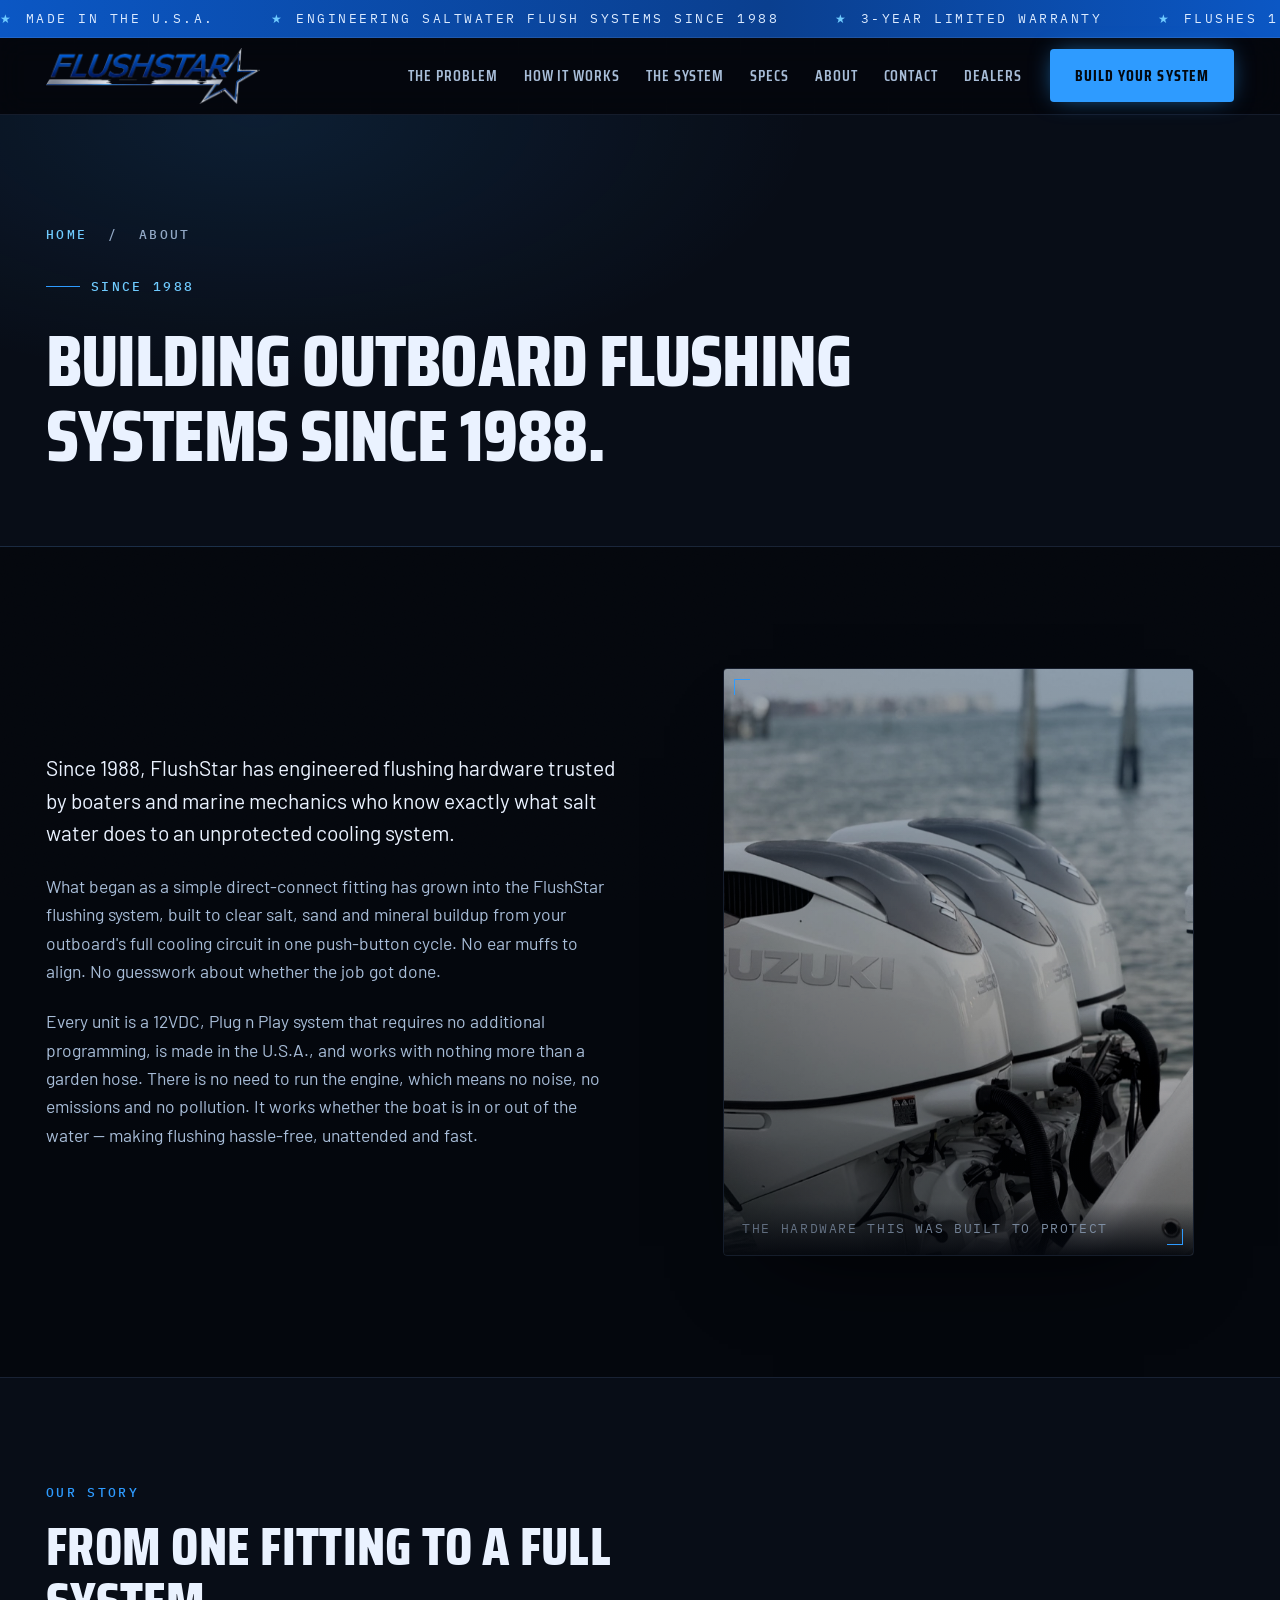
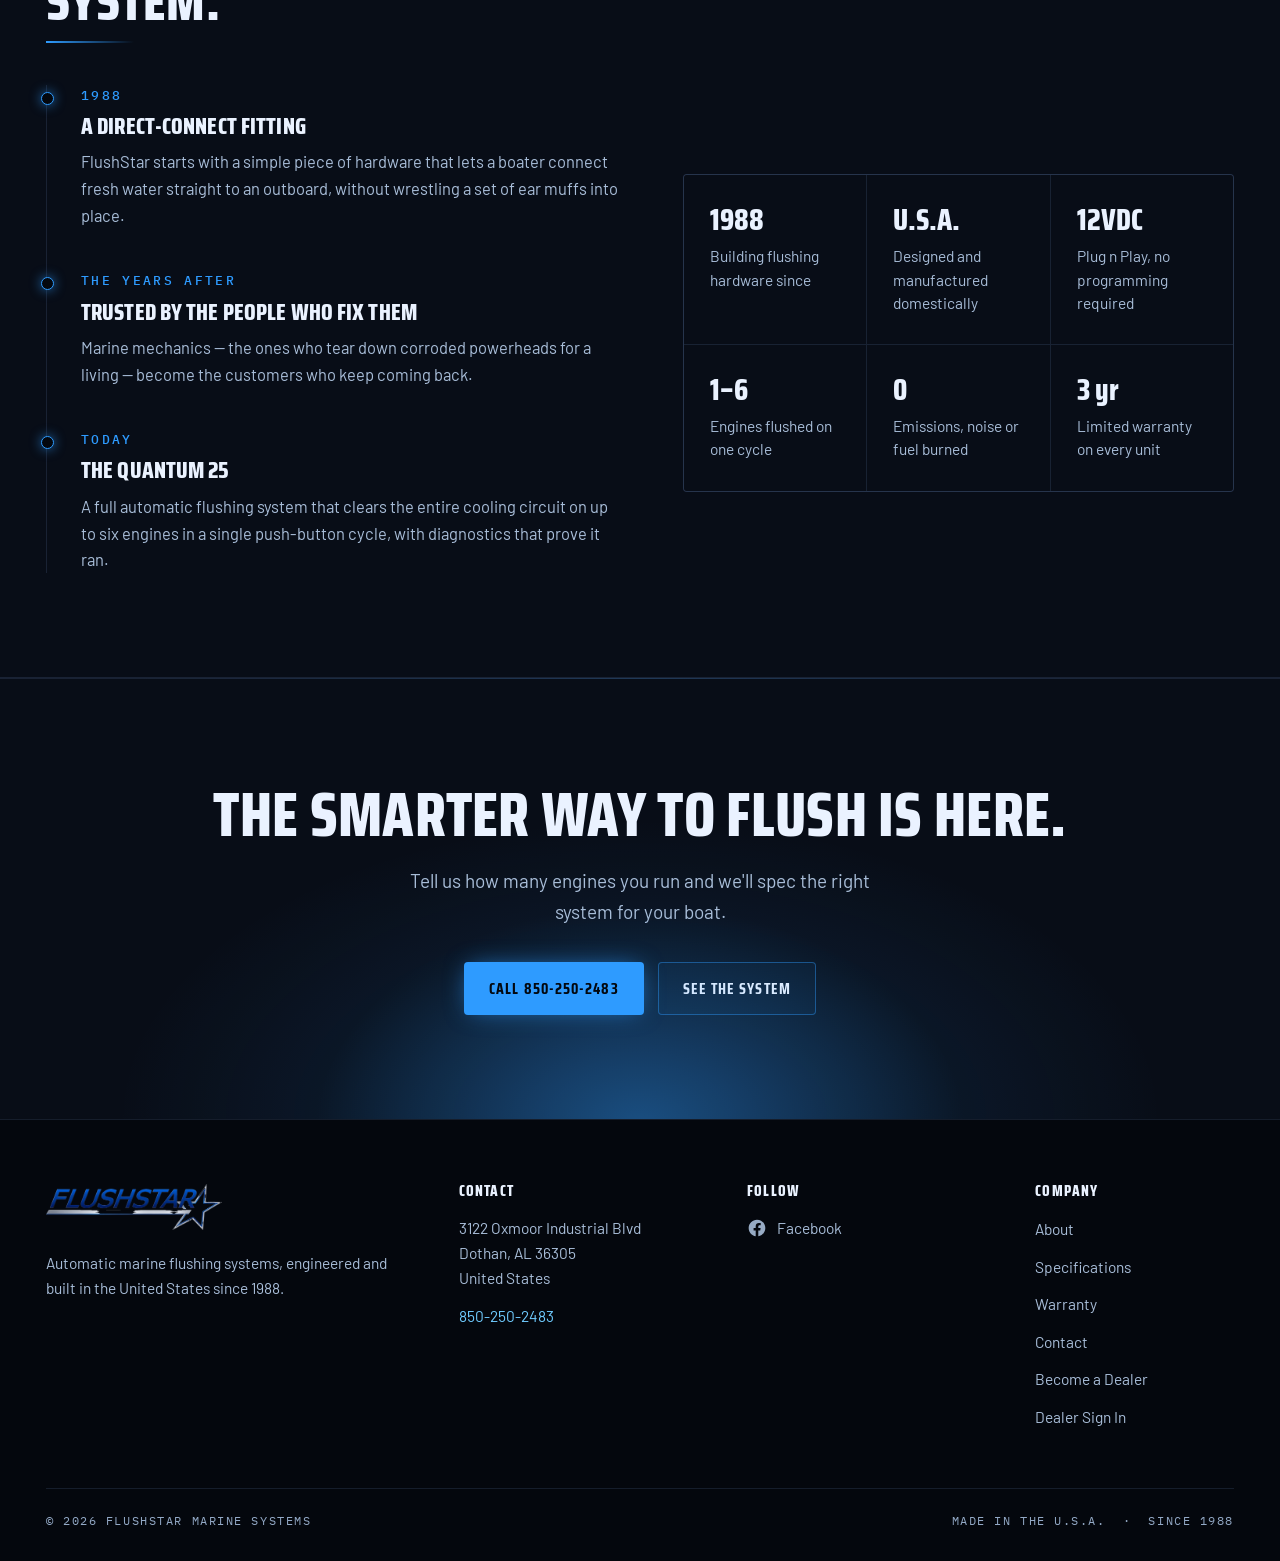
==== about.html @ 6db4da15 "Add Facebook to the footer Owner sent a Facebook link. Added as a Follow column with the icon inline" ====
<!DOCTYPE html>
<html lang="en">
<head>
<meta charset="utf-8">
<meta name="viewport" content="width=device-width,initial-scale=1">
<title>About | FlushStar Marine Systems</title>
<meta name="description" content="Since 1988, FlushStar has engineered flushing hardware trusted by boaters and marine mechanics who know what salt water does to an unprotected cooling system.">
<link rel="icon" href="/favicon.ico" sizes="any">
<link rel="icon" type="image/png" sizes="32x32" href="/img/icon-32.png">
<link rel="icon" type="image/png" sizes="16x16" href="/img/icon-16.png">
<link rel="apple-touch-icon" sizes="180x180" href="/img/icon-180.png">

<link rel="canonical" href="https://www.flushstarmarine.com/about.html">

<!-- Link preview (Open Graph / Twitter) -->
<meta property="og:type" content="website">
<meta property="og:site_name" content="FlushStar Marine Systems">
<meta property="og:url" content="https://www.flushstarmarine.com/about.html">
<meta property="og:title" content="About | FlushStar Marine Systems">
<meta property="og:description" content="Since 1988, FlushStar has engineered flushing hardware trusted by boaters and marine mechanics who know what salt water does to an unprotected cooling system.">
<meta property="og:image" content="https://www.flushstarmarine.com/og-image.jpg">
<meta property="og:image:secure_url" content="https://www.flushstarmarine.com/og-image.jpg">
<meta property="og:image:type" content="image/jpeg">
<meta property="og:image:width" content="1200">
<meta property="og:image:height" content="630">
<meta property="og:image:alt" content="FlushStar Marine Systems - Automatic Marine Flushing System">
<meta name="twitter:card" content="summary_large_image">
<meta name="twitter:title" content="About | FlushStar Marine Systems">
<meta name="twitter:description" content="Engineering saltwater flushing hardware in the United States since 1988.">
<meta name="twitter:image" content="https://www.flushstarmarine.com/og-image.jpg">
<meta name="theme-color" content="#04070D">

<link rel="preconnect" href="https://fonts.googleapis.com">
<link rel="preconnect" href="https://fonts.gstatic.com" crossorigin>
<link href="https://fonts.googleapis.com/css2?family=Saira+Condensed:wght@500;600;700;800&family=Barlow:wght@400;500;600&family=IBM+Plex+Mono:wght@400;500;600&display=swap" rel="stylesheet">
<link rel="stylesheet" href="style.css">
<style>
.page-head{padding:96px 0 72px;border-bottom:1px solid var(--line);position:relative;
  background:radial-gradient(ellipse 70% 100% at 20% 0%,rgba(46,155,255,.12),transparent 62%),var(--hull)}
.page-head h1{font-size:clamp(40px,6vw,74px);max-width:820px}
.crumb{color:var(--mute-2);margin-bottom:22px}
.crumb a{color:var(--volt-hot)}
.prose{max-width:720px}
.prose p{color:var(--mute);font-size:17.5px;margin:0 0 22px}
.prose p.big{color:var(--ice);font-size:21px;line-height:1.55}
.timeline{border-left:1px solid var(--line);padding-left:34px;margin:0}
.tl-item{position:relative;padding-bottom:42px}
.tl-item:last-child{padding-bottom:0}
.tl-item::before{content:"";position:absolute;left:-40px;top:7px;width:11px;height:11px;border-radius:50%;
  background:var(--abyss);border:1px solid var(--volt);box-shadow:0 0 12px rgba(46,155,255,.7)}
.tl-item .mono{color:var(--volt);display:block;margin-bottom:9px}
.tl-item h3{font-size:23px;margin-bottom:10px}
.tl-item p{color:var(--mute);margin:0;font-size:16.5px}
.made{display:grid;grid-template-columns:repeat(3,1fr);gap:1px;background:var(--line);
  border:1px solid var(--line);border-radius:var(--r);overflow:hidden;margin-top:8px}
.made div{background:var(--hull);padding:30px 26px}
.made b{display:block;font-family:'Saira Condensed',sans-serif;font-weight:800;font-size:30px;line-height:1;margin-bottom:9px}
.made small{color:var(--mute);font-size:15.5px;line-height:1.5;display:block}
.prose+.figure img{filter:saturate(.7) brightness(.72) contrast(1.06)}
.prose+.figure::after{content:"";position:absolute;inset:0;pointer-events:none;
  background:linear-gradient(200deg,rgba(46,155,255,.16),transparent 55%,rgba(4,7,13,.5))}
@media(max-width:860px){.split{grid-template-columns:1fr}.made{grid-template-columns:1fr}}
</style>
</head>
<body>
<div class="grid-bg"></div><div class="noise"></div>

<div class="ticker">
  <div class="ticker-in">
    <span>Made in the U.S.A.</span><span>Engineering saltwater flush systems since 1988</span>
    <span>3-year limited warranty</span><span>Flushes 1 to 6 engines</span>
    <span>12VDC plug &amp; play</span><span>No engine operation required</span>
    <span>Made in the U.S.A.</span><span>Engineering saltwater flush systems since 1988</span>
    <span>3-year limited warranty</span><span>Flushes 1 to 6 engines</span>
    <span>12VDC plug &amp; play</span><span>No engine operation required</span>
  </div>
</div>

<header>
  <div class="wrap nav">
    <a class="logo" href="index.html"><img src="img/logo.png" alt="FlushStar Marine Systems"></a>
    <button class="burger" id="burger" aria-label="Menu" aria-expanded="false"><span></span><span></span><span></span></button>
    <nav class="nav-links" id="navlinks">
      <a href="index.html#problem">The Problem</a>
      <a href="index.html#how">How It Works</a>
      <a href="index.html#system">The System</a>
      <a href="index.html#specs">Specs</a>
      <a href="about.html">About</a>
      <a href="index.html#contact">Contact</a>
      <a href="dealer-apply.php">Dealers</a>
    </nav>
    <a class="btn btn-primary" href="index.html#contact">Build Your System</a>
  </div>
</header>

<main>
<div class="page-head">
  <div class="wrap">
    <p class="crumb mono"><a href="index.html">Home</a> &nbsp;/&nbsp; About</p>
    <span class="eyebrow mono">Since 1988</span>
    <h1>Building outboard flushing systems since 1988.</h1>
  </div>
</div>

<section>
  <div class="wrap">
    <div class="split">
      <div class="prose rv">
        <p class="big">Since 1988, FlushStar has engineered flushing hardware trusted by boaters and
          marine mechanics who know exactly what salt water does to an unprotected cooling system.</p>
        <p>What began as a simple direct-connect fitting has grown into the FlushStar flushing system,
          built to clear salt, sand and mineral buildup from your outboard's full cooling circuit in
          one push-button cycle. No ear muffs to align. No guesswork about whether the job got done.</p>
        <p>Every unit is a 12VDC, Plug n Play system that requires no additional programming, is made
          in the U.S.A., and works with nothing more than a garden hose. There is no need to run the
          engine, which means no noise, no emissions and no pollution. It works whether the boat is
          in or out of the water &mdash; making flushing hassle-free, unattended and fast.</p>
      </div>
      <figure class="figure rv">
        <span class="corner tl"></span><span class="corner br"></span>
        <img src="img/outboards.jpg" alt="Triple outboards on the water">
        <figcaption>The hardware this was built to protect</figcaption>
      </figure>
    </div>
  </div>
</section>

<section class="how">
  <div class="wrap">
    <div class="sec-head rv">
      <span class="mono">Our story</span>
      <h2>From one fitting to a full system.</h2>
    </div>
    <div class="split">
      <div class="timeline rv">
        <div class="tl-item">
          <span class="mono">1988</span>
          <h3>A direct-connect fitting</h3>
          <p>FlushStar starts with a simple piece of hardware that lets a boater connect fresh water
            straight to an outboard, without wrestling a set of ear muffs into place.</p>
        </div>
        <div class="tl-item">
          <span class="mono">The years after</span>
          <h3>Trusted by the people who fix them</h3>
          <p>Marine mechanics &mdash; the ones who tear down corroded powerheads for a living &mdash;
            become the customers who keep coming back.</p>
        </div>
        <div class="tl-item">
          <span class="mono">Today</span>
          <h3>The Quantum 25</h3>
          <p>A full automatic flushing system that clears the entire cooling circuit on up to six
            engines in a single push-button cycle, with diagnostics that prove it ran.</p>
        </div>
      </div>
      <div class="rv">
        <div class="made">
          <div><b>1988</b><small>Building flushing hardware since</small></div>
          <div><b>U.S.A.</b><small>Designed and manufactured domestically</small></div>
          <div><b>12VDC</b><small>Plug n Play, no programming required</small></div>
          <div><b>1&ndash;6</b><small>Engines flushed on one cycle</small></div>
          <div><b>0</b><small>Emissions, noise or fuel burned</small></div>
          <div><b>3 yr</b><small>Limited warranty on every unit</small></div>
        </div>
      </div>
    </div>
  </div>
</section>

<section class="cta">
  <div class="wrap">
    <div class="rv">
      <h2>The smarter way to flush is here.</h2>
      <p>Tell us how many engines you run and we'll spec the right system for your boat.</p>
      <div class="cta-row">
        <a class="btn btn-primary" href="tel:8502502483">Call 850-250-2483</a>
        <a class="btn btn-ghost" href="index.html#system">See the System</a>
      </div>
    </div>
  </div>
</section>
</main>

<footer>
  <div class="wrap">
    <div class="f-grid">
      <div>
        <img class="flogo" src="img/logo.png" alt="FlushStar Marine Systems">
        <p>Automatic marine flushing systems, engineered and built in the United States since 1988.</p>
      </div>
      <div>
        <h4>Contact</h4>
        <p>3122 Oxmoor Industrial Blvd<br>Dothan, AL 36305<br>United States</p>
        <p style="margin-top:12px"><a href="tel:8502502483" style="color:var(--volt-hot)">850-250-2483</a></p>
      </div>
      <div>
        <h4>Follow</h4>
        <ul class="social">
          <li>
            <a href="https://www.facebook.com/share/1eUrutdsdH/" rel="noopener" target="_blank"
               aria-label="FlushStar Marine Systems on Facebook">
              <svg viewBox="0 0 24 24" width="20" height="20" aria-hidden="true" focusable="false">
                <path fill="currentColor" d="M22 12.06C22 6.5 17.52 2 12 2S2 6.5 2 12.06c0 5 3.66 9.15 8.44 9.94v-7.03H7.9v-2.91h2.54V9.85c0-2.52 1.5-3.91 3.77-3.91 1.09 0 2.24.2 2.24.2v2.46h-1.26c-1.24 0-1.63.78-1.63 1.57v1.89h2.78l-.44 2.91h-2.34V22c4.78-.79 8.44-4.94 8.44-9.94Z"/>
              </svg>
              <span>Facebook</span>
            </a>
          </li>
        </ul>
      </div>
      <div>
        <h4>Company</h4>
        <ul>
          <li><a href="about.html">About</a></li>
          <li><a href="index.html#specs">Specifications</a></li>
          <li><a href="index.html#contact">Warranty</a></li>
          <li><a href="index.html#contact">Contact</a></li>
          <li><a href="dealer-apply.php">Become a Dealer</a></li>
          <li><a href="dealer/login.php">Dealer Sign In</a></li>
        </ul>
      </div>
    </div>
    <div class="f-bot">
      <span>&copy; 2026 FlushStar Marine Systems</span>
      <span>Made in the U.S.A. &nbsp;&middot;&nbsp; Since 1988</span>
    </div>
  </div>
</footer>

<script>
var burger=document.getElementById('burger'),nl=document.getElementById('navlinks');
burger.addEventListener('click',function(){
  var open=nl.classList.toggle('open');
  burger.setAttribute('aria-expanded',open?'true':'false');
});
nl.addEventListener('click',function(e){if(e.target.tagName==='A')nl.classList.remove('open');});
var io=new IntersectionObserver(function(es){
  es.forEach(function(e){if(e.isIntersecting){e.target.classList.add('in');io.unobserve(e.target);}});
},{threshold:.12,rootMargin:'0px 0px -8% 0px'});
document.querySelectorAll('.rv').forEach(function(el){io.observe(el);});
</script>

<!-- Visit counter. Fails silently and never blocks the page. -->
<script>
(function(){
  try{
    var i = new Image(1,1);
    i.src = 'track.php?p=' + encodeURIComponent(location.pathname)
          + '&r=' + encodeURIComponent(document.referrer || '')
          + '&_=' + Date.now();
  }catch(e){}
})();
</script>
</body>
</html>
---- style.css ----
:root{
  --abyss:#04070D;
  --hull:#080D17;
  --steel:#0E1523;
  --steel-2:#141D2E;
  --line:rgba(126,166,222,.14);
  --line-hot:rgba(46,155,255,.42);
  --ice:#EAF2FF;
  /* Measured against the card backgrounds, not just the page. The old
     --mute-2 (#61748F) came out at 3.5:1 on #141D2E, which fails for
     normal-size text and was unreadable at the 9-11px these are used at.
     Both are now comfortably past 4.5:1 on the darkest card. */
  --mute:#A8BDD8;
  --mute-2:#93A9C6;
  --volt:#2E9BFF;
  --volt-hot:#6FCBFF;
  --volt-deep:#0B57C4;
  --brass:#D2A93F;
  --rust:#C4562F;
  --r:4px;
  --maxw:1240px;
  --glow:0 0 0 1px rgba(46,155,255,.35), 0 0 28px -6px rgba(46,155,255,.55);
}
*{box-sizing:border-box}
html{scroll-behavior:smooth}
body{
  margin:0;background:var(--abyss);color:var(--ice);
  font-family:'Barlow',system-ui,sans-serif;font-size:17px;line-height:1.62;
  -webkit-font-smoothing:antialiased;overflow-x:hidden;
}
img{max-width:100%;display:block}
a{color:inherit;text-decoration:none}
h1,h2,h3,h4{font-family:'Saira Condensed',sans-serif;font-weight:800;line-height:1.02;margin:0;text-transform:uppercase;letter-spacing:.005em}
.wrap{max-width:var(--maxw);margin:0 auto;padding:0 26px}
.mono{font-family:'IBM Plex Mono',monospace;text-transform:uppercase;letter-spacing:.18em;font-size:13px;font-weight:500}

/* ---------- decorative grid + scanline atmosphere ---------- */
.grid-bg{position:fixed;inset:0;pointer-events:none;z-index:0;
  background-image:linear-gradient(rgba(126,166,222,.045) 1px,transparent 1px),
                   linear-gradient(90deg,rgba(126,166,222,.045) 1px,transparent 1px);
  background-size:74px 74px;
  mask-image:radial-gradient(ellipse 90% 60% at 50% 0%,#000 10%,transparent 78%);
  -webkit-mask-image:radial-gradient(ellipse 90% 60% at 50% 0%,#000 10%,transparent 78%);}
.noise{position:fixed;inset:0;pointer-events:none;z-index:1;opacity:.055;mix-blend-mode:overlay;
  background-image:url("data:image/svg+xml,%3Csvg xmlns='http://www.w3.org/2000/svg' width='140' height='140'%3E%3Cfilter id='n'%3E%3CfeTurbulence type='fractalNoise' baseFrequency='.9' numOctaves='3'/%3E%3C/filter%3E%3Crect width='140' height='140' filter='url(%23n)'/%3E%3C/svg%3E");}
main,header,footer{position:relative;z-index:2}

/* ---------- ticker ---------- */
.ticker{background:linear-gradient(90deg,var(--volt-deep),#0a3f8f 60%,var(--volt-deep));
  border-bottom:1px solid rgba(255,255,255,.09);overflow:hidden;position:relative;z-index:40}
.ticker-in{display:flex;gap:56px;white-space:nowrap;animation:slide 34s linear infinite;padding:8px 0}
.ticker span{font-family:'IBM Plex Mono',monospace;font-size:12.5px;letter-spacing:.2em;text-transform:uppercase;color:#DCEBFF}
.ticker span::before{content:"★";color:var(--volt-hot);margin-right:12px;font-size:11.5px}
@keyframes slide{to{transform:translateX(-50%)}}

/* ---------- header ---------- */
header{position:sticky;top:0;z-index:50;background:rgba(4,7,13,.78);backdrop-filter:blur(14px);
  border-bottom:1px solid var(--line);transition:background .3s}
.nav{display:flex;align-items:center;gap:28px;height:76px}
.logo img{height:56px;width:auto}
.nav-links{display:flex;gap:26px;margin-left:auto}
.nav-links a{font-family:'Saira Condensed',sans-serif;font-weight:600;font-size:15.5px;text-transform:uppercase;
  letter-spacing:.06em;color:var(--mute);padding:6px 0;position:relative;transition:color .2s}
.nav-links a::after{content:"";position:absolute;left:0;bottom:0;height:2px;width:0;background:var(--volt);transition:width .28s}
.nav-links a:hover{color:var(--ice)}
.nav-links a:hover::after{width:100%}
.btn{display:inline-flex;align-items:center;gap:10px;font-family:'Saira Condensed',sans-serif;font-weight:700;
  text-transform:uppercase;letter-spacing:.07em;font-size:15.5px;padding:13px 24px;border-radius:var(--r);
  border:1px solid transparent;cursor:pointer;transition:.25s;white-space:nowrap}
.btn-primary{background:var(--volt);color:#03080F;box-shadow:0 0 24px -6px rgba(46,155,255,.75)}
.btn-primary:hover{background:var(--volt-hot);box-shadow:0 0 34px -4px rgba(111,203,255,.9);transform:translateY(-2px)}
.btn-ghost{border-color:var(--line-hot);color:var(--ice);background:rgba(46,155,255,.05)}
.btn-ghost:hover{background:rgba(46,155,255,.14);border-color:var(--volt)}
.burger{display:none;margin-left:auto;background:none;border:1px solid var(--line);color:var(--ice);
  border-radius:var(--r);padding:9px 11px;cursor:pointer}
.burger span{display:block;width:20px;height:2px;background:var(--ice);margin:4px 0}

/* ---------- hero ---------- */
.hero{position:relative;min-height:88vh;display:flex;align-items:center;overflow:hidden;
  border-bottom:1px solid var(--line)}
.hero-img{position:absolute;inset:0;z-index:0}
.hero-img img{width:100%;height:100%;object-fit:cover;object-position:80% center;opacity:.6}
.hero-img::after{content:"";position:absolute;inset:0;
  background:linear-gradient(90deg,var(--abyss) 6%,rgba(4,7,13,.9) 38%,rgba(4,7,13,.28) 72%,rgba(4,7,13,.72)),
             linear-gradient(0deg,var(--abyss),transparent 42%)}
.hero-in{position:relative;z-index:2;padding:96px 0 122px;max-width:730px}
.eyebrow{display:inline-flex;align-items:center;gap:11px;color:var(--volt-hot);margin-bottom:26px}
.eyebrow::before{content:"";width:34px;height:1px;background:var(--volt)}
h1{font-size:clamp(44px,6.6vw,86px);letter-spacing:-.012em}
h1 em{font-style:normal;color:var(--volt);text-shadow:0 0 34px rgba(46,155,255,.6)}
.hero p.lede{font-size:19.5px;color:var(--mute);max-width:560px;margin:26px 0 36px}
.hero-cta{display:flex;gap:14px;flex-wrap:wrap}
.spec-strip{display:flex;flex-wrap:wrap;gap:0;margin-top:56px;border-top:1px solid var(--line)}
.spec-strip div{flex:1 1 150px;padding:20px 22px 20px 0;border-right:1px solid var(--line)}
.spec-strip div:last-child{border-right:0}
.spec-strip b{display:block;font-family:'Saira Condensed',sans-serif;font-size:27px;font-weight:800;color:var(--ice);line-height:1}
.spec-strip small{display:block;color:var(--mute-2);margin-top:7px;font-family:'IBM Plex Mono',monospace;
  font-size:12px;letter-spacing:.15em;text-transform:uppercase}

/* ---------- generic section ---------- */
section{padding:104px 0;position:relative}
.sec-head{max-width:720px;margin-bottom:56px}
.sec-head .mono{color:var(--volt);display:block;margin-bottom:16px}
.sec-head h2{font-size:clamp(32px,4.4vw,54px)}
.sec-head p{color:var(--mute);font-size:18px;margin:20px 0 0}

/* ---------- problem ---------- */
.problem{background:
  radial-gradient(ellipse 70% 90% at 88% 50%,rgba(196,86,47,.14),transparent 62%),
  linear-gradient(180deg,var(--hull),var(--abyss))}
.split{display:grid;grid-template-columns:1.02fr .98fr;gap:64px;align-items:center}
.figure{position:relative;border:1px solid var(--line);border-radius:var(--r);overflow:hidden;
  box-shadow:0 40px 90px -50px #000}
.figure img{width:100%;height:100%;object-fit:cover}
.figure figcaption{position:absolute;left:0;bottom:0;right:0;padding:16px 18px;
  background:linear-gradient(0deg,rgba(4,7,13,.94),transparent);color:var(--mute);
  font-family:'IBM Plex Mono',monospace;font-size:12.5px;letter-spacing:.13em;text-transform:uppercase}
.corner{position:absolute;width:16px;height:16px;border:1px solid var(--volt);z-index:3}
.corner.tl{top:10px;left:10px;border-right:0;border-bottom:0}
.corner.br{bottom:10px;right:10px;border-left:0;border-top:0}
.pain{border-left:2px solid var(--line);padding:2px 0 2px 26px;margin-bottom:30px;transition:border-color .3s}
.pain:hover{border-color:var(--volt)}
.pain h3{font-size:22px;margin-bottom:9px}
.pain h3 span{font-family:'IBM Plex Mono',monospace;font-size:13px;color:var(--volt);
  letter-spacing:.16em;margin-right:12px;vertical-align:middle}
.pain p{color:var(--mute);margin:0;font-size:16.5px}

/* ---------- how it works ---------- */
.how{background:var(--hull);border-block:1px solid var(--line)}
.steps{display:grid;grid-template-columns:repeat(3,1fr);gap:0;border:1px solid var(--line);border-radius:var(--r);overflow:hidden}
.step{padding:40px 34px;border-right:1px solid var(--line);position:relative;background:
  linear-gradient(180deg,rgba(46,155,255,.045),transparent 55%);transition:background .35s}
.step:last-child{border-right:0}
.step:hover{background:linear-gradient(180deg,rgba(46,155,255,.13),transparent 65%)}
.step .num{font-family:'Saira Condensed',sans-serif;font-weight:800;font-size:60px;line-height:.85;
  color:transparent;-webkit-text-stroke:1.4px var(--line-hot);margin-bottom:22px;display:block}
.step:hover .num{-webkit-text-stroke-color:var(--volt);color:rgba(46,155,255,.08)}
.step h3{font-size:23px;margin-bottom:11px}
.step p{color:var(--mute);font-size:16px;margin:0}

/* ---------- engine configurator (signature piece) ---------- */
.config{background:linear-gradient(180deg,var(--abyss),var(--hull) 60%,var(--abyss))}
.panel{border:1px solid var(--line);border-radius:var(--r);background:
  linear-gradient(160deg,var(--steel-2),var(--steel) 60%,var(--hull));
  box-shadow:0 60px 120px -70px #000, inset 0 1px 0 rgba(255,255,255,.045);overflow:hidden}
.panel-top{display:flex;align-items:center;gap:14px;padding:15px 22px;border-bottom:1px solid var(--line);
  background:rgba(4,7,13,.5)}
.led{width:8px;height:8px;border-radius:50%;background:var(--volt);box-shadow:0 0 12px var(--volt);
  animation:pulse 2.4s ease-in-out infinite}
@keyframes pulse{0%,100%{opacity:1}50%{opacity:.32}}
.panel-top .mono{color:var(--mute)}
.panel-top .mono.right{margin-left:auto;color:var(--volt-hot)}
.panel-body{display:grid;grid-template-columns:1fr 1.25fr;gap:0}
.panel-ctrl{padding:38px 34px;border-right:1px solid var(--line)}
.panel-ctrl h3{font-size:27px;margin-bottom:8px}
.panel-ctrl>p{color:var(--mute);font-size:16px;margin:0 0 28px}
.dial{display:flex;gap:9px;flex-wrap:wrap;margin-bottom:30px}
.dial button{width:52px;height:52px;border-radius:var(--r);border:1px solid var(--line);
  background:rgba(4,7,13,.6);color:var(--mute);font-family:'Saira Condensed',sans-serif;font-weight:800;
  font-size:21px;cursor:pointer;transition:.22s}
.dial button:hover{border-color:var(--line-hot);color:var(--ice)}
.dial button[aria-pressed="true"]{background:var(--volt);color:#03080F;border-color:var(--volt);
  box-shadow:0 0 22px -4px rgba(46,155,255,.85)}
.readout{border:1px solid var(--line);border-radius:var(--r);background:rgba(4,7,13,.55)}
.readout div{display:flex;justify-content:space-between;gap:16px;padding:12px 16px;border-bottom:1px solid var(--line)}
.readout div:last-child{border-bottom:0}
.readout dt{color:var(--mute-2);font-family:'IBM Plex Mono',monospace;font-size:12px;letter-spacing:.15em;text-transform:uppercase;margin:0}
.readout dd{margin:0;font-family:'IBM Plex Mono',monospace;font-size:13px;color:var(--volt-hot);font-weight:500}
.panel-vis{padding:34px;display:flex;align-items:center;justify-content:center;background:
  radial-gradient(ellipse 60% 70% at 50% 50%,rgba(46,155,255,.11),transparent 70%)}
.panel-vis svg{width:100%;height:auto;max-height:400px}
.port-body{fill:#0B1220;stroke:rgba(126,166,222,.28);stroke-width:1.4}
.port-body.on{stroke:var(--volt);filter:drop-shadow(0 0 7px rgba(46,155,255,.9))}
.port-label{font-family:'IBM Plex Mono',monospace;font-size:11px;letter-spacing:.1em;fill:var(--mute-2)}
.port-label.on{fill:var(--volt-hot)}
.hose{fill:none;stroke:rgba(126,166,222,.2);stroke-width:3.4;stroke-linecap:round}
.hose.on{stroke:url(#flowgrad);stroke-dasharray:9 11;animation:flow 1.05s linear infinite}
@keyframes flow{to{stroke-dashoffset:-20}}
/* The unit flushes one engine at a time, so a running cycle shows three
   states: flushing now (.on, animated), already finished (.done, steady
   green), and still waiting its turn (.queued, dim). */
.hose.done{stroke:rgba(57,192,124,.55)}
.hose.queued{stroke:rgba(126,166,222,.18)}
.eng{fill:#0A1120;stroke:rgba(126,166,222,.22);stroke-width:1.2}
.eng.on{stroke:var(--volt);fill:rgba(46,155,255,.09)}
.eng.active{stroke:var(--volt-hot);stroke-width:2;fill:rgba(46,155,255,.18);
  filter:drop-shadow(0 0 9px rgba(46,155,255,.55))}
.eng.done{stroke:rgba(57,192,124,.6);fill:rgba(57,192,124,.08)}

/* ---------- features ---------- */
.feat-grid{display:grid;grid-template-columns:repeat(4,1fr);gap:1px;background:var(--line);
  border:1px solid var(--line);border-radius:var(--r);overflow:hidden}
.feat{background:var(--hull);padding:32px 26px;transition:background .3s}
.feat:hover{background:var(--steel)}
.feat svg{width:26px;height:26px;stroke:var(--volt);fill:none;stroke-width:1.6;margin-bottom:18px}
.feat h3{font-size:18.5px;margin-bottom:9px}
.feat p{color:var(--mute);font-size:15.5px;margin:0}

/* ---------- warranty band ---------- */
.band{position:relative;overflow:hidden;border-block:1px solid var(--line)}
.band-img{position:absolute;inset:0}
.band-img img{width:100%;height:100%;object-fit:cover;opacity:.3}
.band-img::after{content:"";position:absolute;inset:0;
  background:linear-gradient(90deg,var(--abyss) 12%,rgba(4,7,13,.72) 52%,rgba(4,7,13,.45))}
.band .wrap{position:relative;z-index:2}
.band-in{max-width:640px;padding:96px 0}
.band-in h2{font-size:clamp(30px,4vw,48px);margin-bottom:20px}
.band-in p{color:var(--mute);font-size:18px;margin:0 0 30px}

/* ---------- specs table ---------- */
.specs{display:grid;grid-template-columns:repeat(2,1fr);gap:0 56px}
.specs dl{margin:0;display:contents}
.spec-row{display:flex;justify-content:space-between;gap:20px;padding:16px 0;border-bottom:1px solid var(--line)}
.spec-row dt{color:var(--mute);font-size:16px;margin:0}
.spec-row dd{margin:0;font-family:'IBM Plex Mono',monospace;font-size:12.5px;color:var(--ice);
  letter-spacing:.06em;text-align:right}
.spec-row dd.yes{color:var(--volt-hot)}

/* ---------- trust ---------- */
.trust{display:grid;grid-template-columns:repeat(3,1fr);gap:24px}
.tcard{border:1px solid var(--line);border-radius:var(--r);padding:34px 30px;
  background:linear-gradient(170deg,var(--steel),var(--hull));position:relative;overflow:hidden;transition:.3s}
.tcard::before{content:"";position:absolute;top:0;left:0;right:0;height:1px;
  background:linear-gradient(90deg,transparent,var(--line-hot),transparent);opacity:0;transition:opacity .35s}
.tcard:hover{transform:translateY(-4px);border-color:var(--line-hot)}
.tcard:hover::before{opacity:1}
.tcard .mono{color:var(--brass);display:block;margin-bottom:16px}
.tcard h3{font-size:21px;margin-bottom:11px}
.tcard p{color:var(--mute);font-size:16px;margin:0}
.tcard a{color:var(--volt-hot);border-bottom:1px solid rgba(111,203,255,.35)}

/* ---------- CTA ---------- */
.cta{text-align:center;background:
  radial-gradient(ellipse 60% 100% at 50% 100%,rgba(46,155,255,.18),transparent 68%),var(--hull);
  border-top:1px solid var(--line)}
.cta h2{font-size:clamp(34px,5vw,62px);margin-bottom:20px}
.cta p{color:var(--mute);font-size:19px;max-width:520px;margin:0 auto 34px}
.cta-row{display:flex;gap:14px;justify-content:center;flex-wrap:wrap}

/* ---------- footer ---------- */
footer{background:var(--abyss);border-top:1px solid var(--line);padding:64px 0 30px}
.f-grid{display:grid;grid-template-columns:1.5fr 1fr 1fr .8fr;gap:40px;margin-bottom:48px}
@media(max-width:1000px){.f-grid{grid-template-columns:1fr 1fr;gap:34px}}
footer img.flogo{height:46px;margin-bottom:20px}
footer p{color:var(--mute);font-size:15.5px;margin:0 0 8px}
footer h4{font-size:15px;color:var(--ice);margin-bottom:16px;letter-spacing:.08em}
footer ul{list-style:none;padding:0;margin:0}
footer li{margin-bottom:10px}
footer li a{color:var(--mute);font-size:15.5px;transition:color .2s}
footer li a:hover{color:var(--volt-hot)}
.f-bot{border-top:1px solid var(--line);padding-top:22px;display:flex;justify-content:space-between;
  gap:16px;flex-wrap:wrap;color:var(--mute-2);font-family:'IBM Plex Mono',monospace;font-size:12px;
  letter-spacing:.13em;text-transform:uppercase}

/* ---------- demo notice ---------- */
.demo-note{background:rgba(210,169,63,.09);border:1px solid rgba(210,169,63,.32);border-radius:var(--r);
  padding:15px 20px;margin:0 auto 0;max-width:var(--maxw);color:#E7CE86;font-family:'IBM Plex Mono',monospace;
  font-size:13px;letter-spacing:.09em;line-height:1.7}

/* ---------- reveal ---------- */
.rv{opacity:0;transform:translateY(26px);transition:opacity .7s cubic-bezier(.2,.7,.3,1),transform .7s cubic-bezier(.2,.7,.3,1)}
.rv.in{opacity:1;transform:none}

/* ---------- responsive ---------- */
@media(max-width:960px){
  .nav-links{display:none}
  .nav-links.open{display:flex;position:absolute;top:76px;left:0;right:0;flex-direction:column;
    background:var(--hull);border-bottom:1px solid var(--line);padding:18px 26px;gap:4px}
  .nav-links.open a{padding:11px 0;font-size:17px}
  .burger{display:block}
  .nav .btn-primary{display:none}
  .split{grid-template-columns:1fr;gap:40px}
  .steps{grid-template-columns:1fr}
  .step{border-right:0;border-bottom:1px solid var(--line)}
  .step:last-child{border-bottom:0}
  .panel-body{grid-template-columns:1fr}
  .panel-ctrl{border-right:0;border-bottom:1px solid var(--line)}
  .feat-grid{grid-template-columns:repeat(2,1fr)}
  .trust{grid-template-columns:1fr}
  .specs{grid-template-columns:1fr;gap:0}
  .f-grid{grid-template-columns:1fr;gap:32px}
}
@media(max-width:560px){
  body{font-size:16px}
  section{padding:72px 0}
  .hero{min-height:auto}
  .hero-in{padding:64px 0 56px}
  .hero-img img{object-position:70% center;opacity:.4}
  .feat-grid{grid-template-columns:1fr}
  .spec-strip div{flex:1 1 50%;border-right:0;padding:16px 0}
  .btn{width:100%;justify-content:center}
  .cta-row .btn,.hero-cta .btn{width:100%}
}
@media(prefers-reduced-motion:reduce){
  *{animation:none!important;transition:none!important}
  .rv{opacity:1;transform:none}
}

/* ============================================================
   EXCITEMENT LAYER
   ============================================================ */

/* scroll progress */
.progress{position:fixed;top:0;left:0;height:3px;width:0;z-index:99;
  background:linear-gradient(90deg,var(--volt-deep),var(--volt),var(--volt-hot));
  box-shadow:0 0 14px rgba(46,155,255,.8);transition:width .08s linear}

/* --- hero drama --- */
.hero-img img{transform:scale(1.03)}
.flowlines{position:absolute;inset:0;z-index:1;pointer-events:none;opacity:.55;mix-blend-mode:screen}
.flowlines path{fill:none;stroke:url(#fl);stroke-width:1.4;stroke-dasharray:5 15;
  animation:fldash 3.4s linear infinite}
.flowlines path:nth-child(2){animation-duration:4.6s;animation-delay:-1.2s}
.flowlines path:nth-child(3){animation-duration:2.9s;animation-delay:-.6s}
.flowlines path:nth-child(4){animation-duration:5.2s;animation-delay:-2.1s}
.flowlines path:nth-child(5){animation-duration:3.9s;animation-delay:-.3s}
@keyframes fldash{to{stroke-dashoffset:-200}}

/* headline word reveal */
h1 .w{display:inline-block;opacity:0;transform:translateY(28px) rotate(2deg);
  animation:wordin .78s cubic-bezier(.16,.9,.3,1) forwards}
@keyframes wordin{to{opacity:1;transform:none}}
h1 em{position:relative}
h1 em::after{content:"";position:absolute;left:0;bottom:.06em;height:4px;width:0;
  background:linear-gradient(90deg,var(--volt),transparent);
  animation:ul 1.1s .9s cubic-bezier(.2,.8,.3,1) forwards}
@keyframes ul{to{width:100%}}

.hero .eyebrow,.hero p.lede,.hero-cta,.spec-strip{opacity:0;animation:fadeUp .8s cubic-bezier(.16,.9,.3,1) forwards}
.hero .eyebrow{animation-delay:.05s}
.hero p.lede{animation-delay:.62s}
.hero-cta{animation-delay:.78s}
.spec-strip{animation-delay:.94s}
@keyframes fadeUp{from{opacity:0;transform:translateY(20px)}to{opacity:1;transform:none}}

/* scroll cue */
.cue{position:absolute;left:50%;bottom:26px;transform:translateX(-50%);z-index:3;
  display:flex;flex-direction:column;align-items:center;gap:9px;opacity:0;
  animation:fadeUp .8s 1.5s forwards}
.cue span{font-family:'IBM Plex Mono',monospace;font-size:11.5px;letter-spacing:.24em;
  text-transform:uppercase;color:var(--mute-2)}
.cue i{display:block;width:1px;height:38px;background:linear-gradient(var(--volt),transparent);
  position:relative;overflow:hidden}
.cue i::after{content:"";position:absolute;top:-38px;left:0;width:1px;height:38px;
  background:var(--volt-hot);animation:cuedrop 1.9s ease-in-out infinite}
@keyframes cuedrop{0%{top:-38px}60%,100%{top:38px}}

/* buttons: shine sweep */
.btn-primary{position:relative;overflow:hidden}
.btn-primary::after{content:"";position:absolute;top:0;left:-120%;width:60%;height:100%;
  background:linear-gradient(100deg,transparent,rgba(255,255,255,.55),transparent);
  transform:skewX(-18deg);animation:shine 4.6s ease-in-out infinite}
@keyframes shine{0%,68%{left:-120%}86%,100%{left:180%}}

/* --- kinetic marquee band --- */
.kinetic{padding:0;border-block:1px solid var(--line);overflow:hidden;
  background:linear-gradient(180deg,var(--abyss),var(--hull));position:relative}
.kinetic::before,.kinetic::after{content:"";position:absolute;top:0;bottom:0;width:16%;z-index:2;pointer-events:none}
.kinetic::before{left:0;background:linear-gradient(90deg,var(--abyss),transparent)}
.kinetic::after{right:0;background:linear-gradient(270deg,var(--abyss),transparent)}
.kin-row{display:flex;white-space:nowrap;gap:0;padding:26px 0}
.kin-row b{font-family:'Saira Condensed',sans-serif;font-weight:800;text-transform:uppercase;
  font-size:clamp(38px,6.4vw,84px);line-height:1;letter-spacing:-.01em;padding-right:34px;
  color:transparent;-webkit-text-stroke:1.3px rgba(126,166,222,.34)}
.kin-row b.kin-hot{color:var(--volt);-webkit-text-stroke:0;text-shadow:0 0 40px rgba(46,155,255,.6)}
.kin-a{animation:kin 26s linear infinite}
.kin-b{animation:kin 34s linear infinite reverse}
@keyframes kin{to{transform:translateX(-50%)}}

/* --- stats count-up --- */
.stats{background:var(--hull);border-block:1px solid var(--line)}
.stat-grid{display:grid;grid-template-columns:repeat(4,1fr);gap:1px;background:var(--line);
  border:1px solid var(--line);border-radius:var(--r);overflow:hidden}
.stat{background:var(--abyss);padding:44px 30px;text-align:center;position:relative;overflow:hidden}
.stat::after{content:"";position:absolute;left:50%;bottom:0;width:0;height:2px;background:var(--volt);
  transform:translateX(-50%);transition:width .6s cubic-bezier(.2,.8,.3,1)}
.stat:hover::after{width:70%}
.stat b{display:block;font-family:'Saira Condensed',sans-serif;font-weight:800;
  font-size:clamp(44px,5.4vw,66px);line-height:1;
  background:linear-gradient(180deg,#fff,var(--volt));-webkit-background-clip:text;
  background-clip:text;color:transparent}
.stat small{display:block;margin-top:12px;color:var(--mute);font-family:'IBM Plex Mono',monospace;
  font-size:12px;letter-spacing:.16em;text-transform:uppercase}

/* --- hotspots on the corrosion figure --- */
.hot{position:absolute;width:26px;height:26px;border-radius:50%;z-index:4;cursor:pointer;
  border:1px solid var(--volt);background:rgba(4,7,13,.55);padding:0;
  display:grid;place-items:center;transition:.25s}
.hot::before{content:"";position:absolute;inset:-1px;border-radius:50%;border:1px solid var(--volt);
  animation:ping 2.6s cubic-bezier(0,.5,.5,1) infinite}
.hot i{width:5px;height:5px;border-radius:50%;background:var(--volt-hot);display:block}
.hot:hover,.hot[aria-expanded="true"]{background:var(--volt);transform:scale(1.16)}
.hot:hover i,.hot[aria-expanded="true"] i{background:#03080F}
@keyframes ping{0%{transform:scale(1);opacity:.9}70%,100%{transform:scale(2.5);opacity:0}}
.hot-note{position:absolute;z-index:5;max-width:236px;padding:13px 15px;border-radius:var(--r);
  background:rgba(6,11,20,.96);border:1px solid var(--line-hot);color:var(--ice);font-size:14px;
  line-height:1.5;box-shadow:0 20px 44px -20px #000;opacity:0;visibility:hidden;
  transform:translateY(8px);transition:.25s;pointer-events:none}
.hot-note.show{opacity:1;visibility:visible;transform:none}
.hot-note b{display:block;font-family:'IBM Plex Mono',monospace;font-size:11.5px;letter-spacing:.15em;
  text-transform:uppercase;color:var(--volt-hot);margin-bottom:6px}

/* --- feature card tilt --- */
.feat{position:relative;transform-style:preserve-3d;transition:transform .3s ease,background .3s}
.feat::after{content:"";position:absolute;inset:0;pointer-events:none;opacity:0;transition:opacity .3s;
  background:radial-gradient(220px circle at var(--mx,50%) var(--my,50%),rgba(46,155,255,.16),transparent 70%)}
.feat:hover::after{opacity:1}
.feat svg{transition:transform .35s cubic-bezier(.2,.8,.3,1)}
.feat:hover svg{transform:translateY(-3px) scale(1.12)}

/* --- section heading sweep --- */
.sec-head h2{position:relative;display:inline-block}
.sec-head.in h2::after{content:"";position:absolute;left:0;bottom:-14px;height:2px;width:0;
  background:linear-gradient(90deg,var(--volt),transparent);
  animation:sweep 1s .18s cubic-bezier(.2,.8,.3,1) forwards}
@keyframes sweep{to{width:88px}}

/* --- CTA aurora --- */
.cta{overflow:hidden;position:relative}
.cta::before{content:"";position:absolute;left:50%;bottom:-320px;width:900px;height:620px;
  transform:translateX(-50%);border-radius:50%;pointer-events:none;
  background:radial-gradient(closest-side,rgba(46,155,255,.34),transparent 72%);
  animation:aurora 7.5s ease-in-out infinite}
@keyframes aurora{0%,100%{opacity:.55;transform:translateX(-50%) scale(1)}
  50%{opacity:1;transform:translateX(-52%) scale(1.14)}}

/* --- staggered reveal children --- */
.stagger>*{opacity:0;transform:translateY(22px)}
.stagger.in>*{animation:fadeUp .66s cubic-bezier(.16,.9,.3,1) forwards}
.stagger.in>*:nth-child(1){animation-delay:.02s}
.stagger.in>*:nth-child(2){animation-delay:.08s}
.stagger.in>*:nth-child(3){animation-delay:.14s}
.stagger.in>*:nth-child(4){animation-delay:.2s}
.stagger.in>*:nth-child(5){animation-delay:.26s}
.stagger.in>*:nth-child(6){animation-delay:.32s}
.stagger.in>*:nth-child(7){animation-delay:.38s}
.stagger.in>*:nth-child(8){animation-delay:.44s}

@media(max-width:960px){
  .stat-grid{grid-template-columns:repeat(2,1fr)}
  .flowlines{opacity:.32}
}
@media(max-width:560px){
  .cue{display:none}
  .figure figcaption{font-size:11.5px;padding:11px 13px}
  .hot{width:22px;height:22px}
  .stat{padding:32px 18px}
}
@media(prefers-reduced-motion:reduce){
  .kin-a,.kin-b,.flowlines path,.btn-primary::after,.cta::before,.hot::before{animation:none!important}
  h1 .w,.hero .eyebrow,.hero p.lede,.hero-cta,.spec-strip,.stagger>*{opacity:1!important;transform:none!important;animation:none!important}
}


/* Footer social links. Built as a list so adding Instagram or YouTube later
   is one more <li>, not a rethink. */
footer ul.social{list-style:none;padding:0;margin:0}
footer ul.social li{margin-bottom:10px}
footer ul.social a{display:inline-flex;align-items:center;gap:10px;
  color:var(--mute);text-decoration:none;transition:color .18s}
footer ul.social a:hover{color:var(--volt-hot)}
footer ul.social svg{flex:none;opacity:.9}
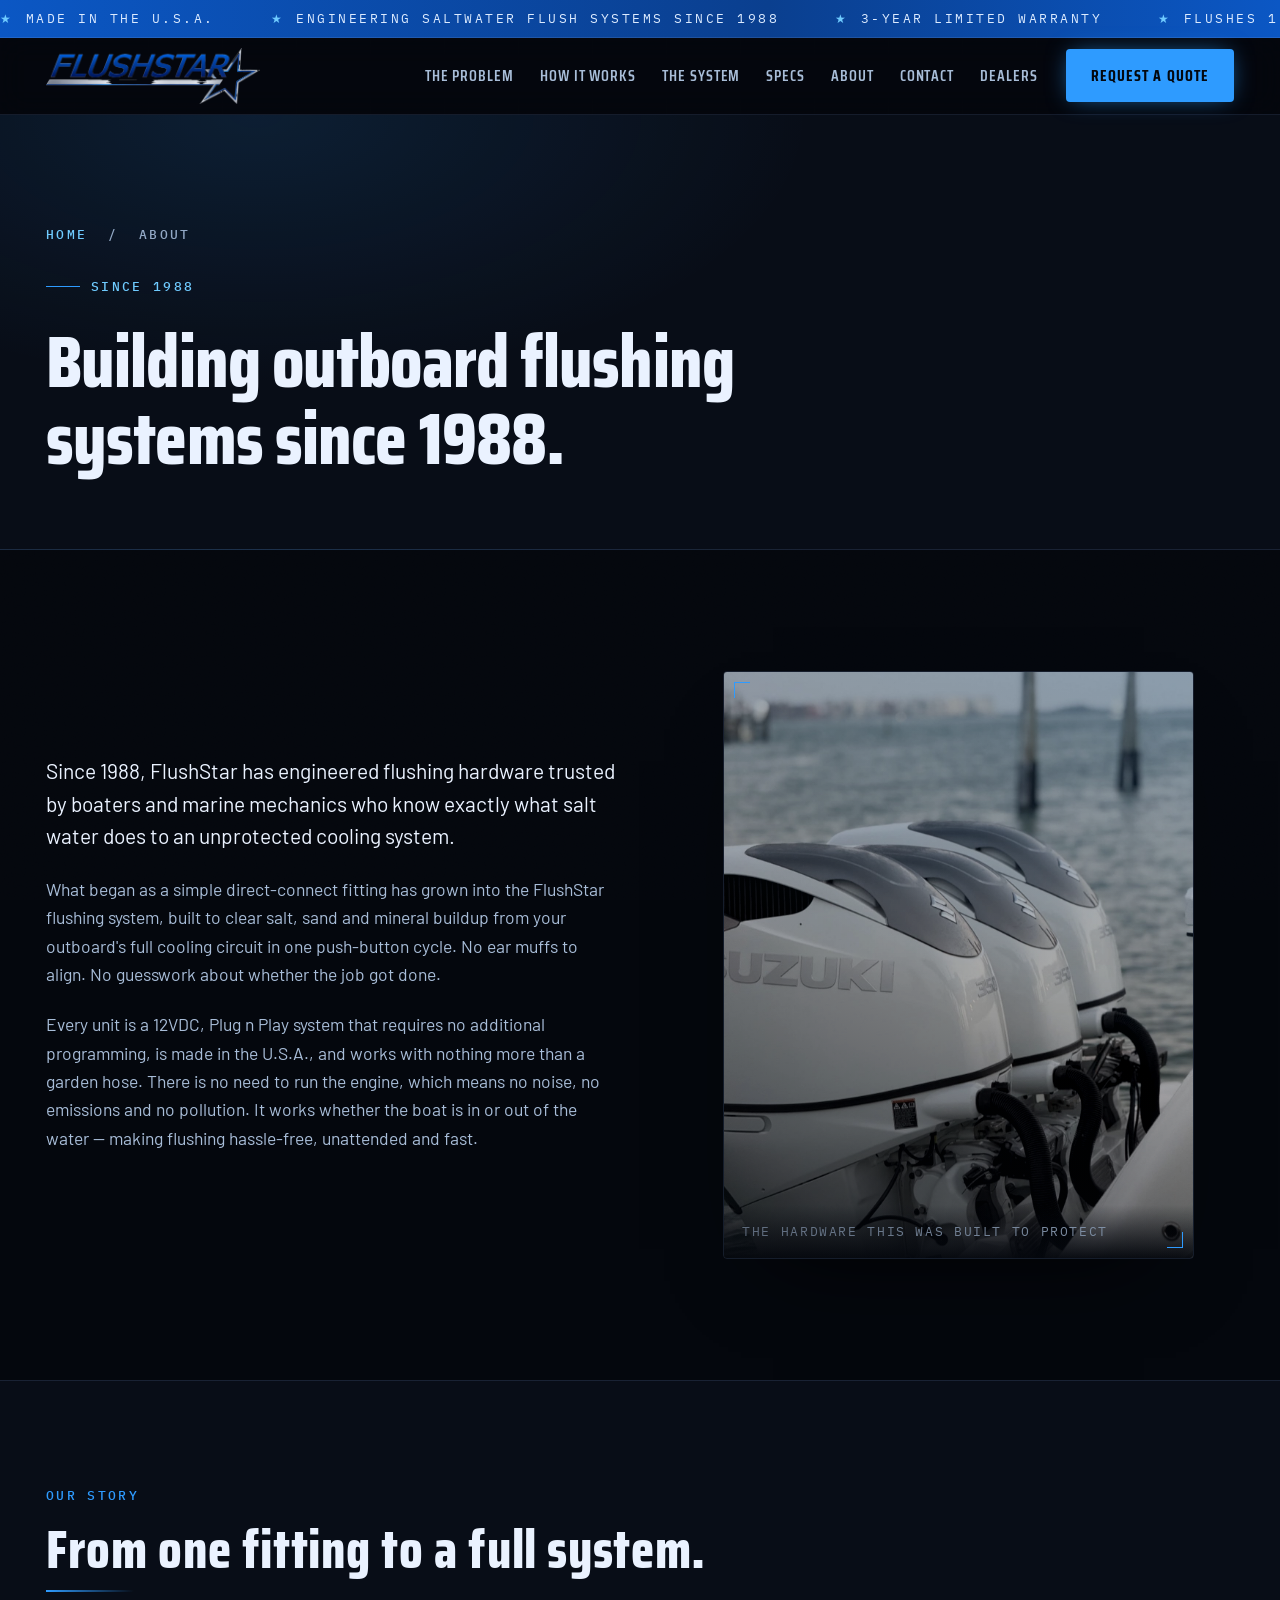
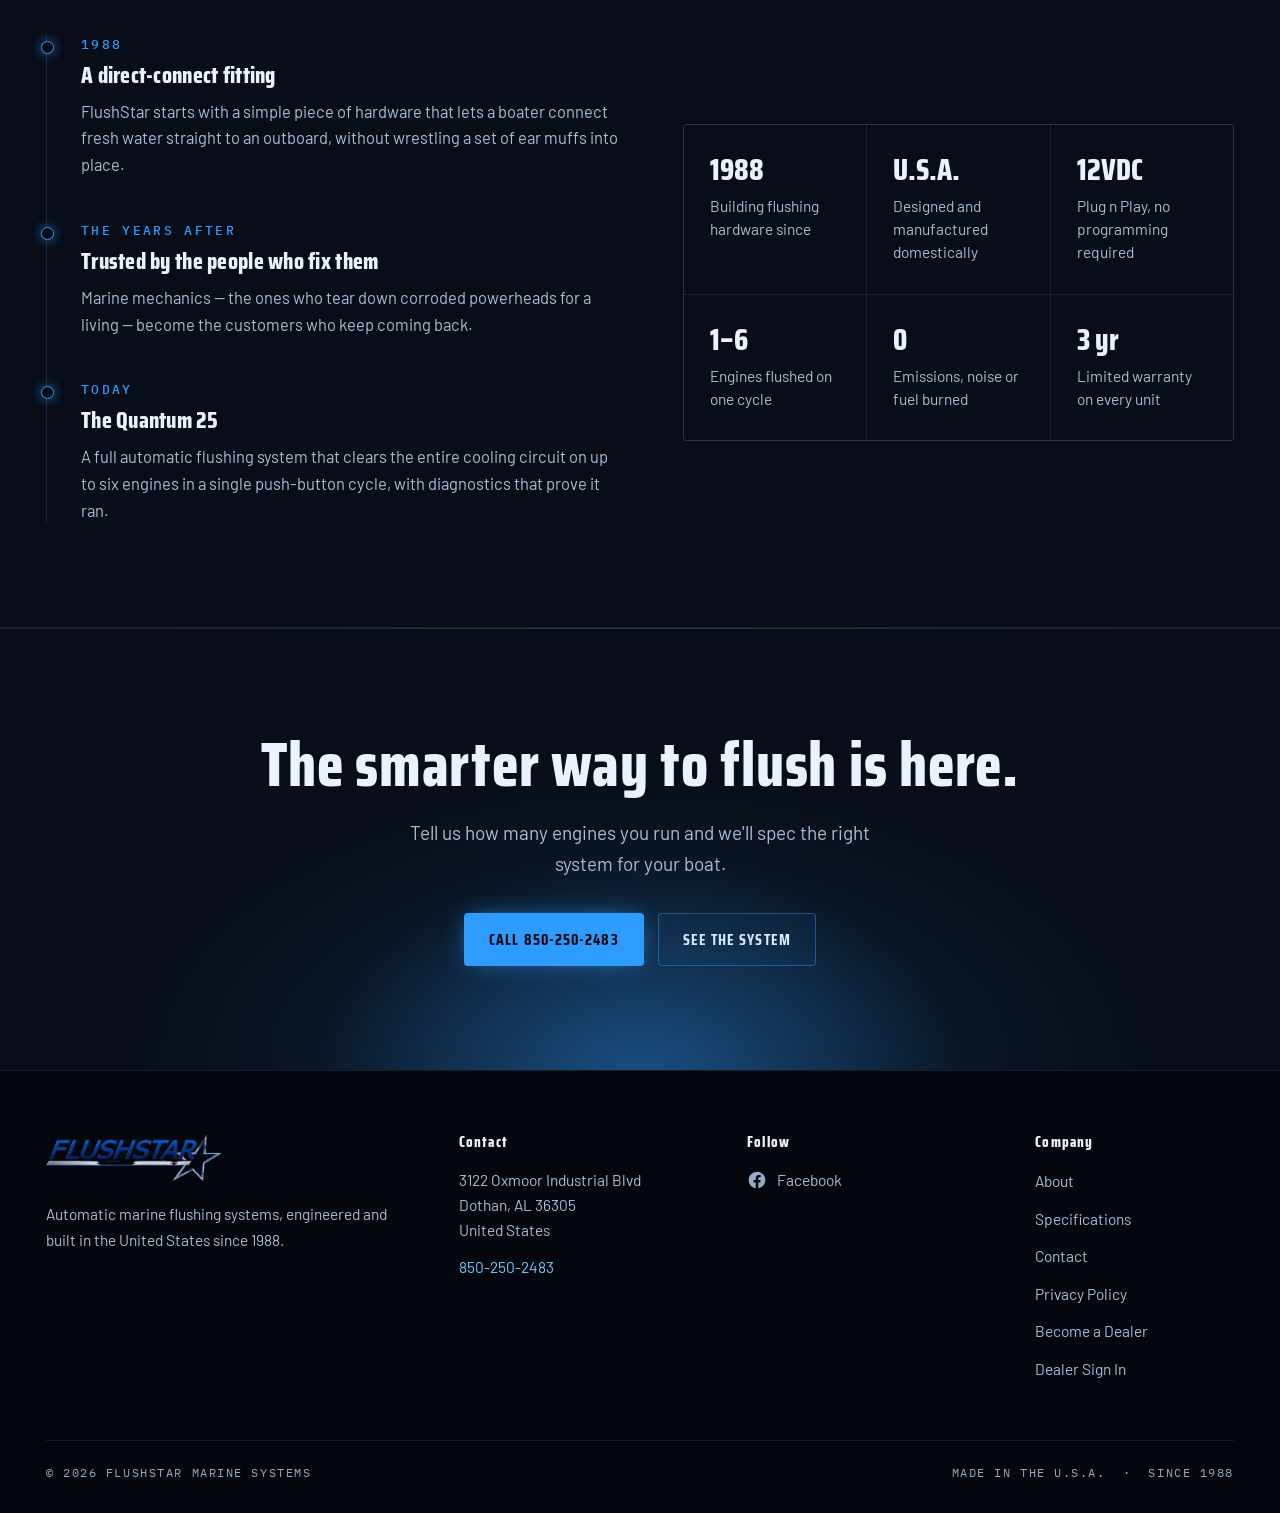
==== commit 8ecea535: "Contact form, privacy policy, sitemap, admin accounts, how to buy Second batch from the owner's revi" ====
--- a/about.html
+++ b/about.html
@@ -86,10 +86,10 @@
       <a href="index.html#system">The System</a>
       <a href="index.html#specs">Specs</a>
       <a href="about.html">About</a>
-      <a href="index.html#contact">Contact</a>
+      <a href="contact.php">Contact</a>
       <a href="dealer-apply.php">Dealers</a>
     </nav>
-    <a class="btn btn-primary" href="index.html#contact">Build Your System</a>
+    <a class="btn btn-primary" href="contact.php">Request a Quote</a>
   </div>
 </header>
 
@@ -196,7 +196,7 @@
         <h4>Follow</h4>
         <ul class="social">
           <li>
-            <a href="https://www.facebook.com/share/1eUrutdsdH/" rel="noopener" target="_blank"
+            <a href="https://www.facebook.com/61574393173912" rel="noopener" target="_blank"
                aria-label="FlushStar Marine Systems on Facebook">
               <svg viewBox="0 0 24 24" width="20" height="20" aria-hidden="true" focusable="false">
                 <path fill="currentColor" d="M22 12.06C22 6.5 17.52 2 12 2S2 6.5 2 12.06c0 5 3.66 9.15 8.44 9.94v-7.03H7.9v-2.91h2.54V9.85c0-2.52 1.5-3.91 3.77-3.91 1.09 0 2.24.2 2.24.2v2.46h-1.26c-1.24 0-1.63.78-1.63 1.57v1.89h2.78l-.44 2.91h-2.34V22c4.78-.79 8.44-4.94 8.44-9.94Z"/>
@@ -211,8 +211,8 @@
         <ul>
           <li><a href="about.html">About</a></li>
           <li><a href="index.html#specs">Specifications</a></li>
-          <li><a href="index.html#contact">Warranty</a></li>
-          <li><a href="index.html#contact">Contact</a></li>
+          <li><a href="contact.php">Contact</a></li>
+          <li><a href="privacy.html">Privacy Policy</a></li>
           <li><a href="dealer-apply.php">Become a Dealer</a></li>
           <li><a href="dealer/login.php">Dealer Sign In</a></li>
         </ul>
--- a/style.css
+++ b/style.css
@@ -30,7 +30,7 @@
 }
 img{max-width:100%;display:block}
 a{color:inherit;text-decoration:none}
-h1,h2,h3,h4{font-family:'Saira Condensed',sans-serif;font-weight:800;line-height:1.02;margin:0;text-transform:uppercase;letter-spacing:.005em}
+h1,h2,h3,h4{font-family:'Saira Condensed',sans-serif;font-weight:800;line-height:1.04;margin:0;letter-spacing:.012em}
 .wrap{max-width:var(--maxw);margin:0 auto;padding:0 26px}
 .mono{font-family:'IBM Plex Mono',monospace;text-transform:uppercase;letter-spacing:.18em;font-size:13px;font-weight:500}
 
@@ -460,3 +460,15 @@
   color:var(--mute);text-decoration:none;transition:color .18s}
 footer ul.social a:hover{color:var(--volt-hot)}
 footer ul.social svg{flex:none;opacity:.9}
+
+
+/* Which section am I on? The owner asked for this - without it the menu gives
+   no feedback at all as you scroll. Applied by the scrollspy in index.html and
+   set directly with class="on" on the standalone pages. */
+.nav-links a{position:relative}
+.nav-links a.on{color:var(--volt-hot)}
+.nav-links a.on::after{
+  content:"";position:absolute;left:0;right:0;bottom:-6px;height:2px;
+  background:linear-gradient(90deg,var(--volt),var(--volt-hot));border-radius:2px;
+}
+@media(max-width:880px){.nav-links a.on::after{display:none}}
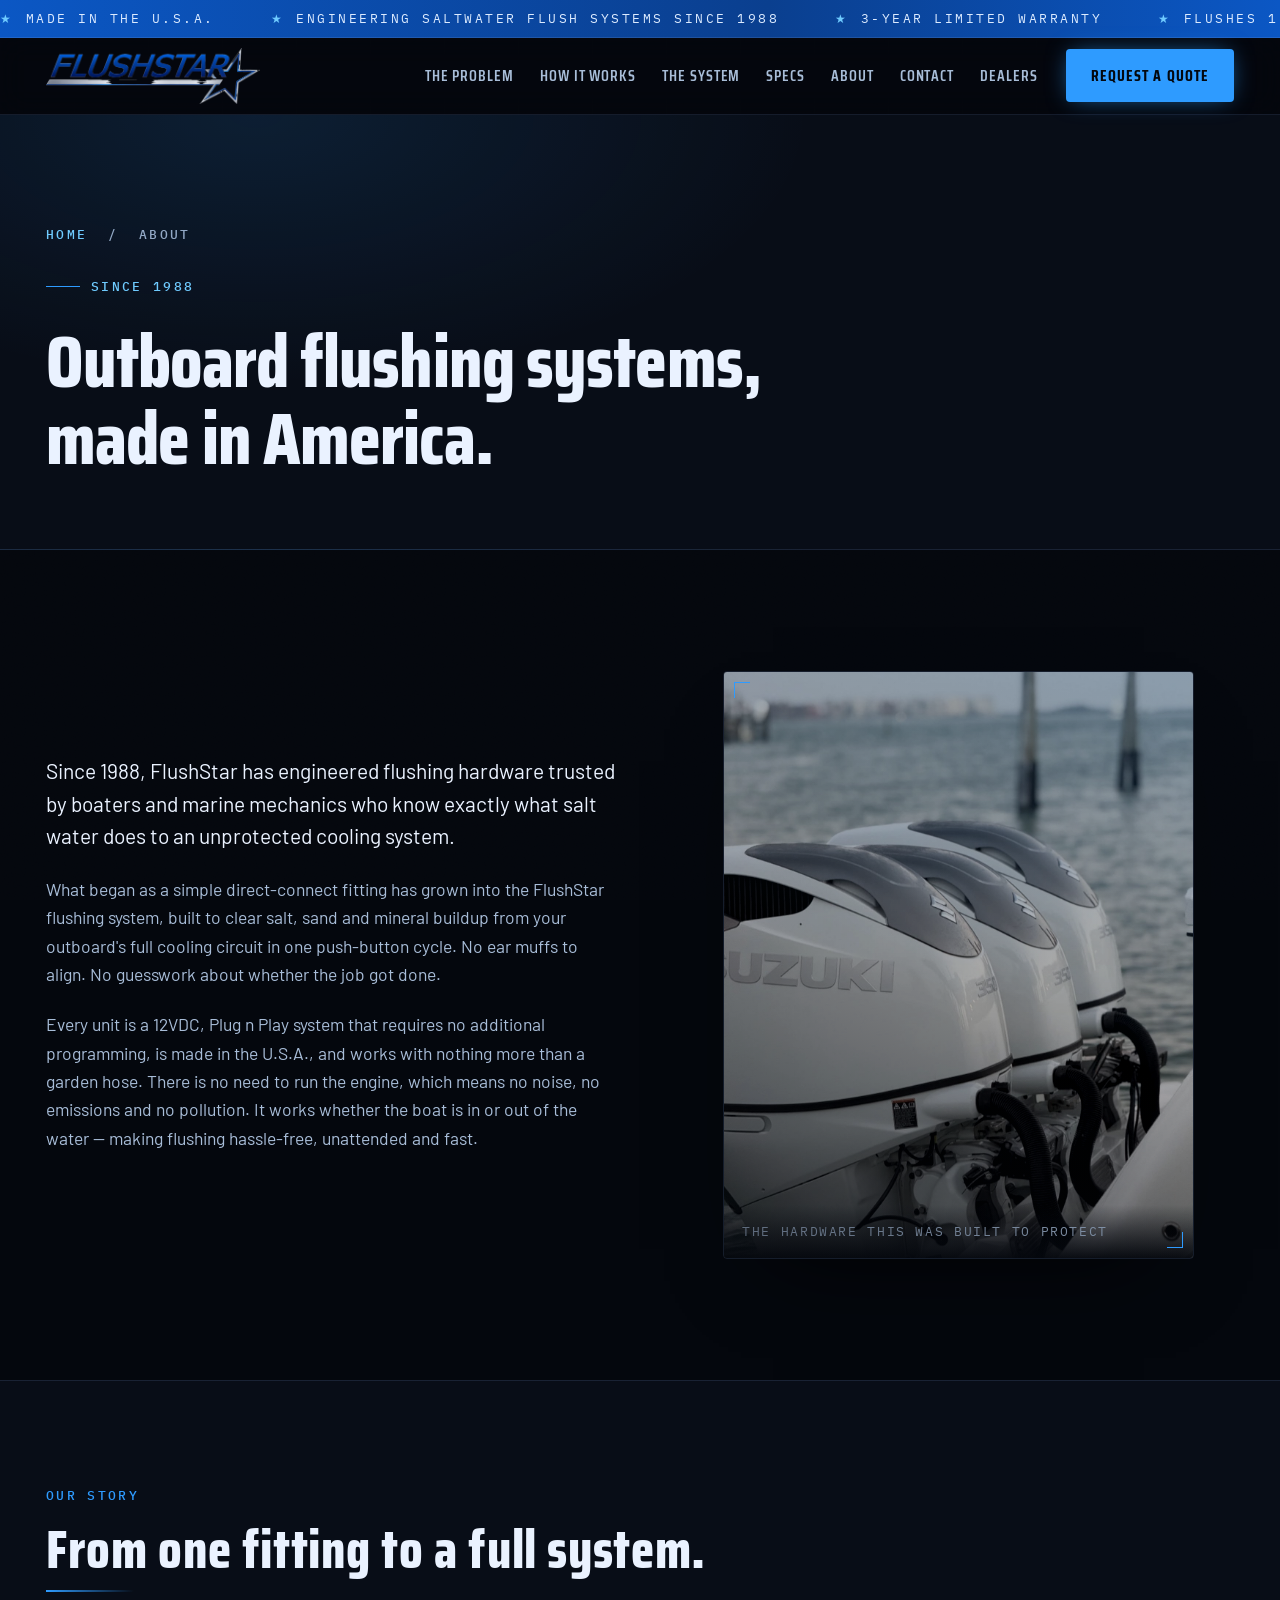
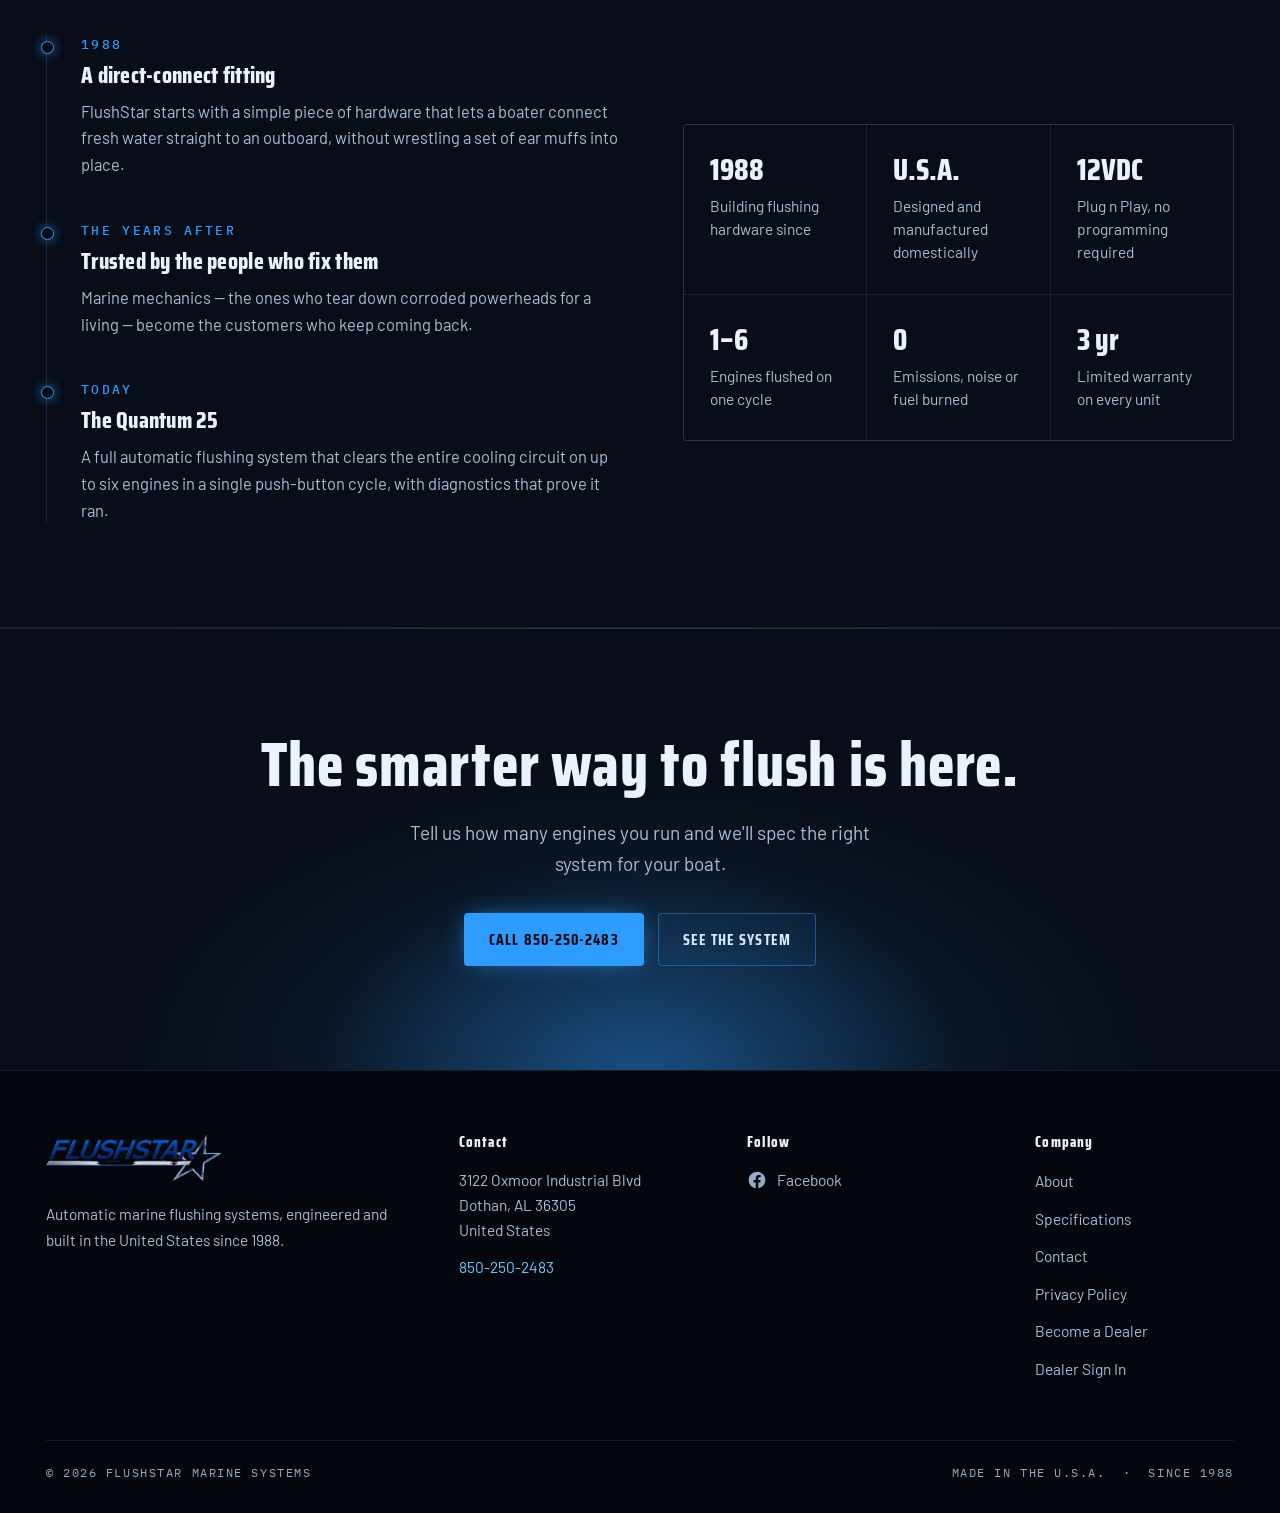
==== commit b96d1133: "Copy rewrite from FlushStar's own edits Their words, applied.  Headline is now "Cleaner engines. Lon" ====
--- a/about.html
+++ b/about.html
@@ -98,7 +98,7 @@
   <div class="wrap">
     <p class="crumb mono"><a href="index.html">Home</a> &nbsp;/&nbsp; About</p>
     <span class="eyebrow mono">Since 1988</span>
-    <h1>Building outboard flushing systems since 1988.</h1>
+    <h1>Outboard flushing systems, made in America.</h1>
   </div>
 </div>
 
--- a/style.css
+++ b/style.css
@@ -472,3 +472,13 @@
   background:linear-gradient(90deg,var(--volt),var(--volt-hot));border-radius:2px;
 }
 @media(max-width:880px){.nav-links a.on::after{display:none}}
+
+
+/* The three problem cards became a checklist, so the numbers are now ticks. */
+.pain h3 .tick{
+  color:var(--good);
+  -webkit-text-fill-color:var(--good);
+  background:none;
+  font-size:.85em;
+  margin-right:10px;
+}
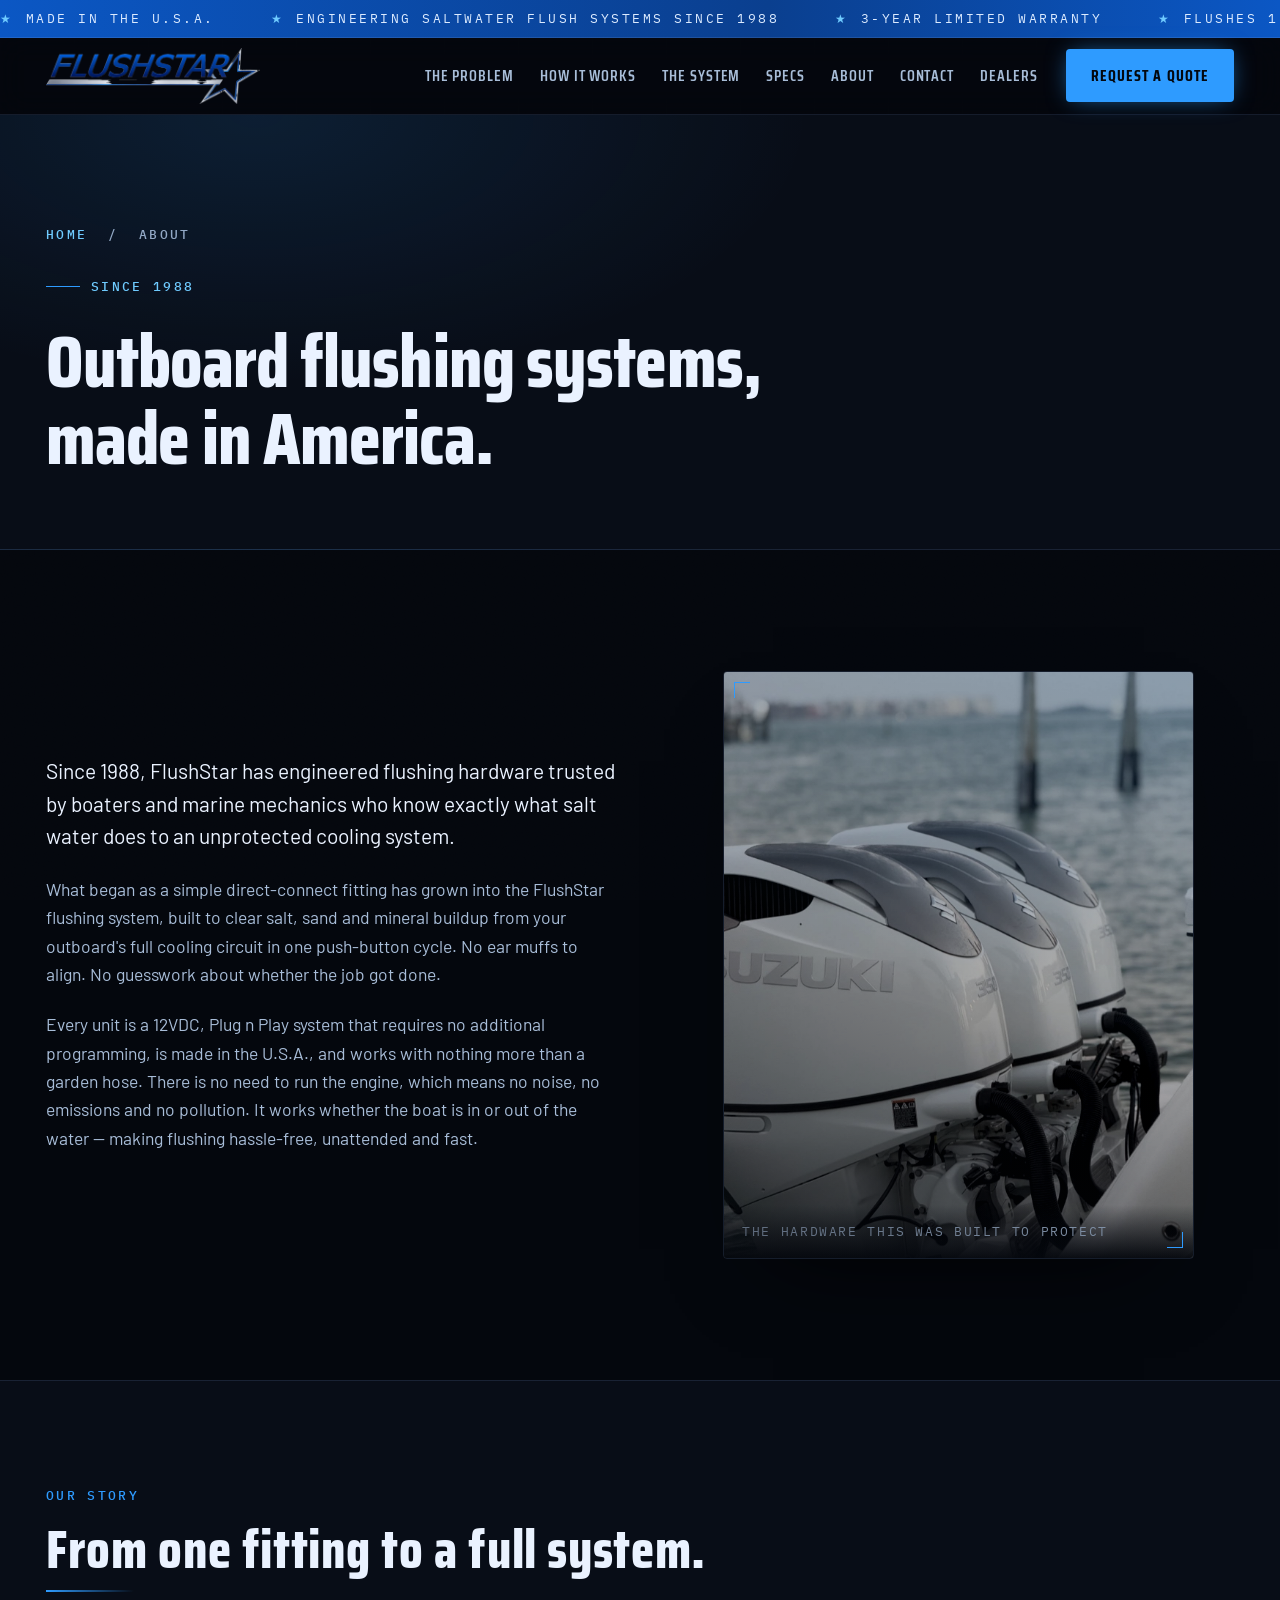
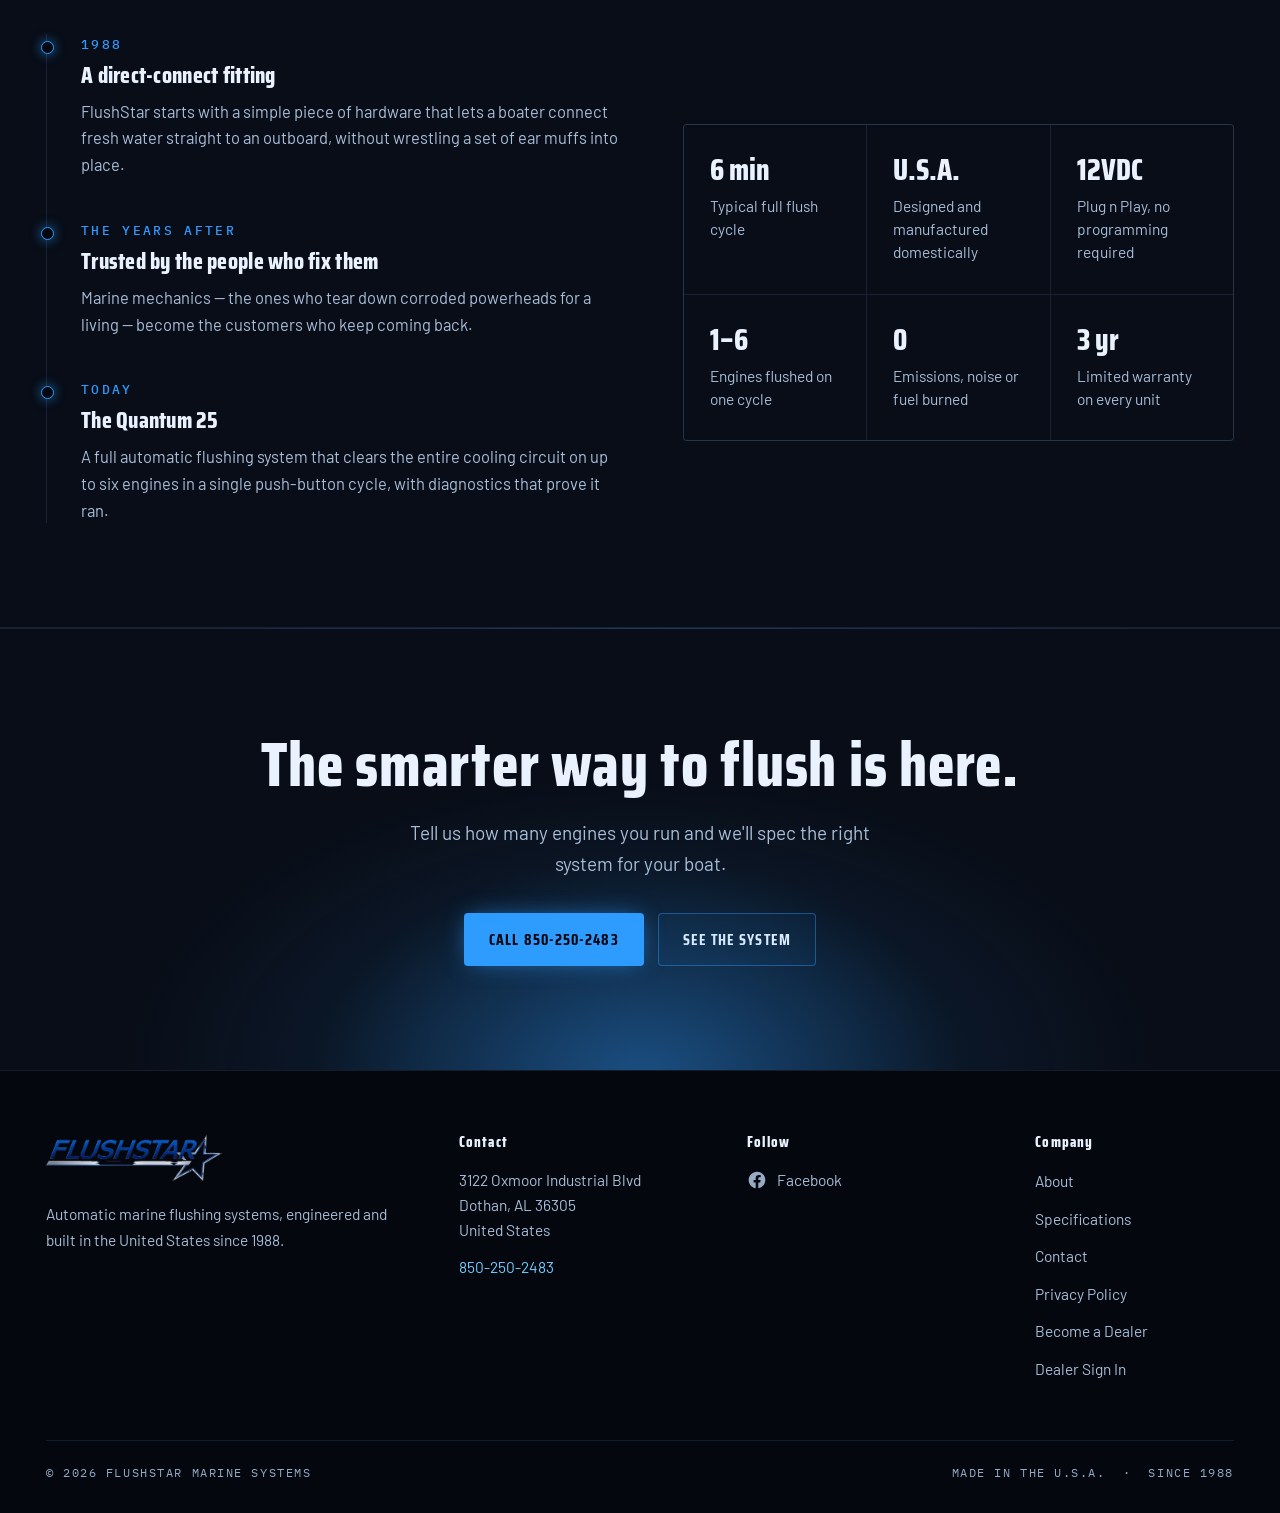
==== commit aa6f70e2: "Hero: replace the drifting scan lines with flow arrows on the hoses The old overlay was five dashed " ====
--- a/about.html
+++ b/about.html
@@ -154,7 +154,7 @@
       </div>
       <div class="rv">
         <div class="made">
-          <div><b>1988</b><small>Building flushing hardware since</small></div>
+          <div><b>6 min</b><small>Typical full flush cycle</small></div>
           <div><b>U.S.A.</b><small>Designed and manufactured domestically</small></div>
           <div><b>12VDC</b><small>Plug n Play, no programming required</small></div>
           <div><b>1&ndash;6</b><small>Engines flushed on one cycle</small></div>
--- a/style.css
+++ b/style.css
@@ -79,7 +79,7 @@
 .hero{position:relative;min-height:88vh;display:flex;align-items:center;overflow:hidden;
   border-bottom:1px solid var(--line)}
 .hero-img{position:absolute;inset:0;z-index:0}
-.hero-img img{width:100%;height:100%;object-fit:cover;object-position:80% center;opacity:.6}
+.hero-img img{width:100%;height:100%;object-fit:cover;object-position:center;opacity:.6}
 .hero-img::after{content:"";position:absolute;inset:0;
   background:linear-gradient(90deg,var(--abyss) 6%,rgba(4,7,13,.9) 38%,rgba(4,7,13,.28) 72%,rgba(4,7,13,.72)),
              linear-gradient(0deg,var(--abyss),transparent 42%)}
@@ -285,13 +285,14 @@
   section{padding:72px 0}
   .hero{min-height:auto}
   .hero-in{padding:64px 0 56px}
-  .hero-img img{object-position:70% center;opacity:.4}
+  .hero-img img{object-position:center;opacity:.4}
   .feat-grid{grid-template-columns:1fr}
   .spec-strip div{flex:1 1 50%;border-right:0;padding:16px 0}
   .btn{width:100%;justify-content:center}
   .cta-row .btn,.hero-cta .btn{width:100%}
 }
 @media(prefers-reduced-motion:reduce){
+  .flow{display:none}
   *{animation:none!important;transition:none!important}
   .rv{opacity:1;transform:none}
 }
@@ -307,14 +308,19 @@
 
 /* --- hero drama --- */
 .hero-img img{transform:scale(1.03)}
-.flowlines{position:absolute;inset:0;z-index:1;pointer-events:none;opacity:.55;mix-blend-mode:screen}
-.flowlines path{fill:none;stroke:url(#fl);stroke-width:1.4;stroke-dasharray:5 15;
-  animation:fldash 3.4s linear infinite}
-.flowlines path:nth-child(2){animation-duration:4.6s;animation-delay:-1.2s}
-.flowlines path:nth-child(3){animation-duration:2.9s;animation-delay:-.6s}
-.flowlines path:nth-child(4){animation-duration:5.2s;animation-delay:-2.1s}
-.flowlines path:nth-child(5){animation-duration:3.9s;animation-delay:-.3s}
-@keyframes fldash{to{stroke-dashoffset:-200}}
+/* Flow arrows riding the hoses in the hero photograph. The overlay has to crop
+   identically to the image beneath it, so it carries the same scale as
+   .hero-img img and relies on preserveAspectRatio="slice" to match object-fit:cover. */
+/* width/height are not optional here. An <svg> is a replaced element, so
+   inset:0 alone does NOT stretch it — it falls back to its intrinsic size
+   (viewBox ratio x the container width), which left the overlay 26px lower
+   than the photograph and the arrows floating beside the hoses. */
+.flow{position:absolute;inset:0;width:100%;height:100%;z-index:1;pointer-events:none;
+  mix-blend-mode:screen;transform:scale(1.03)}
+.flow .chev path{
+  fill:none;stroke:#DCF1FF;stroke-width:4;stroke-linecap:round;stroke-linejoin:round;
+  filter:drop-shadow(0 0 4px #9BDBFF) drop-shadow(0 0 12px #2E9BFF) drop-shadow(0 0 22px #2E9BFF);
+}
 
 /* headline word reveal */
 h1 .w{display:inline-block;opacity:0;transform:translateY(28px) rotate(2deg);
@@ -438,7 +444,7 @@
 
 @media(max-width:960px){
   .stat-grid{grid-template-columns:repeat(2,1fr)}
-  .flowlines{opacity:.32}
+  .flow{opacity:.5}
 }
 @media(max-width:560px){
   .cue{display:none}
@@ -447,7 +453,8 @@
   .stat{padding:32px 18px}
 }
 @media(prefers-reduced-motion:reduce){
-  .kin-a,.kin-b,.flowlines path,.btn-primary::after,.cta::before,.hot::before{animation:none!important}
+  .flow{display:none}
+  .kin-a,.kin-b,.btn-primary::after,.cta::before,.hot::before{animation:none!important}
   h1 .w,.hero .eyebrow,.hero p.lede,.hero-cta,.spec-strip,.stagger>*{opacity:1!important;transform:none!important;animation:none!important}
 }
 
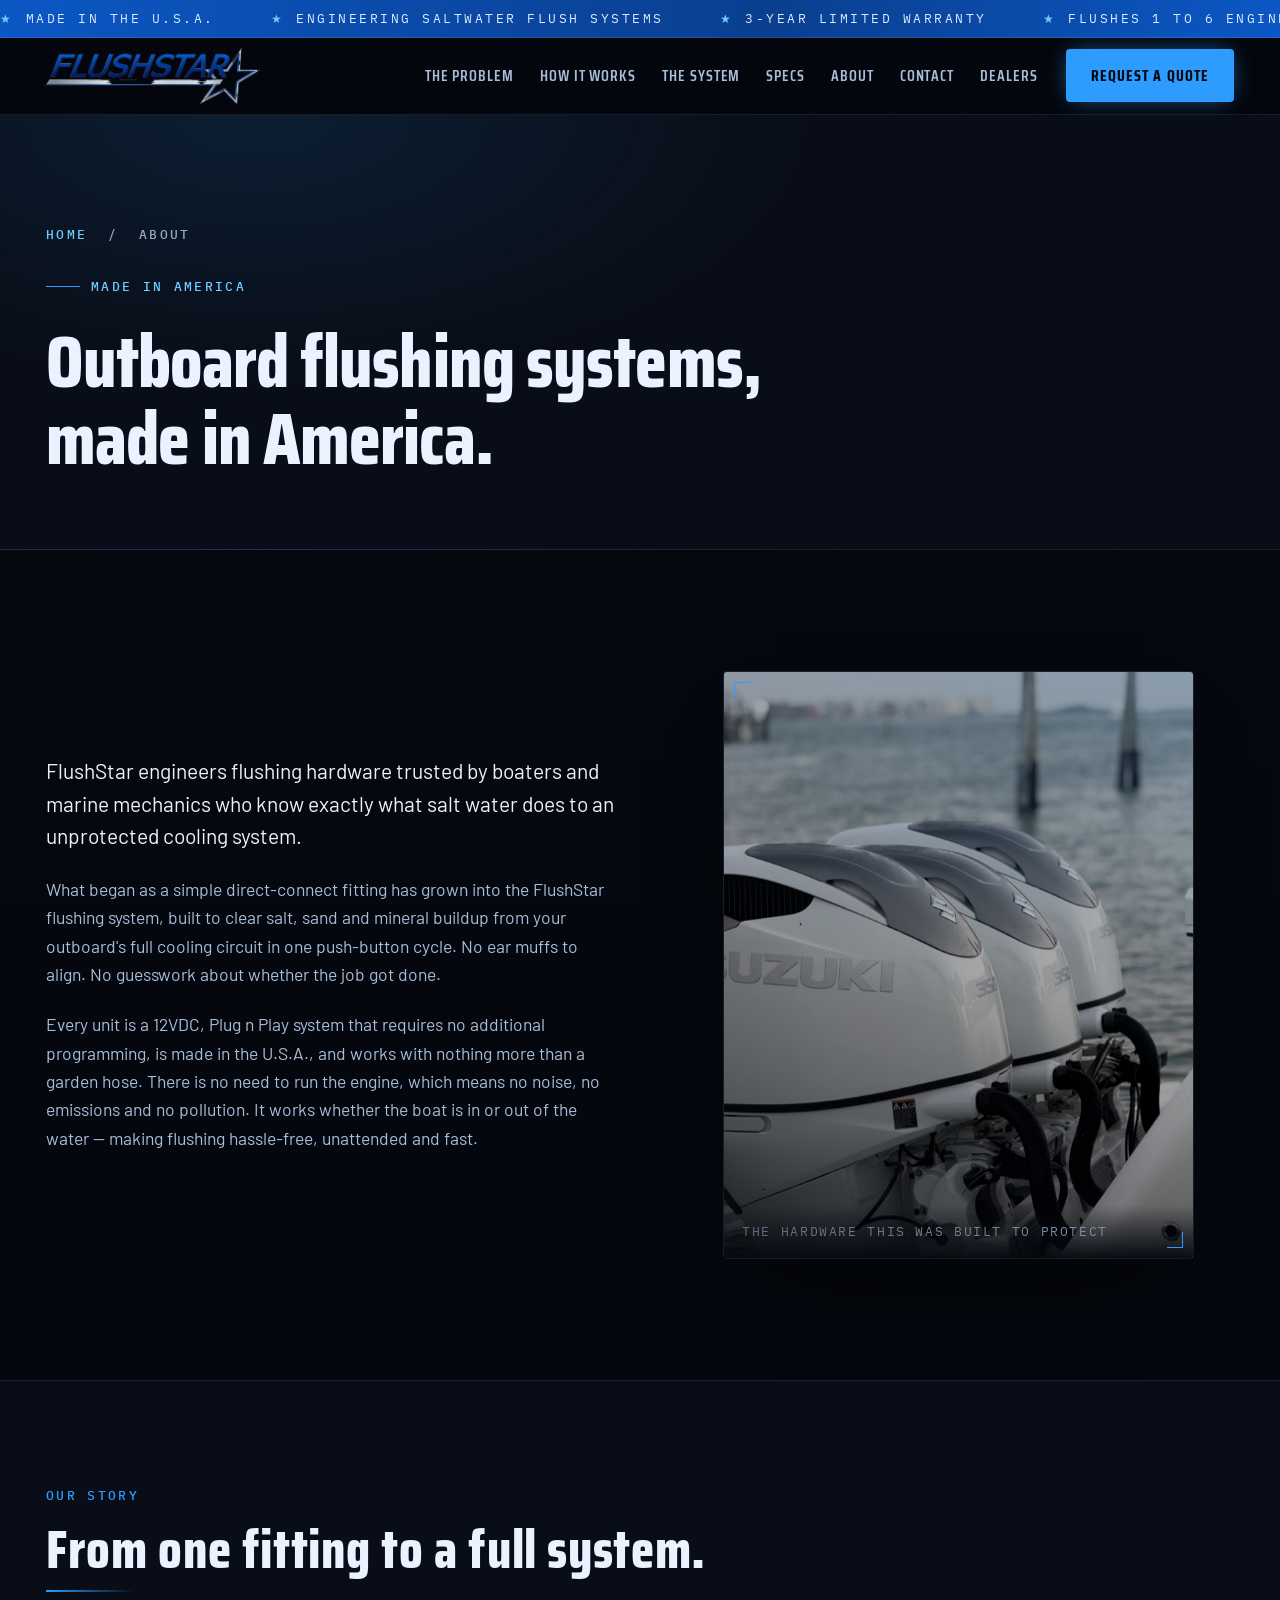
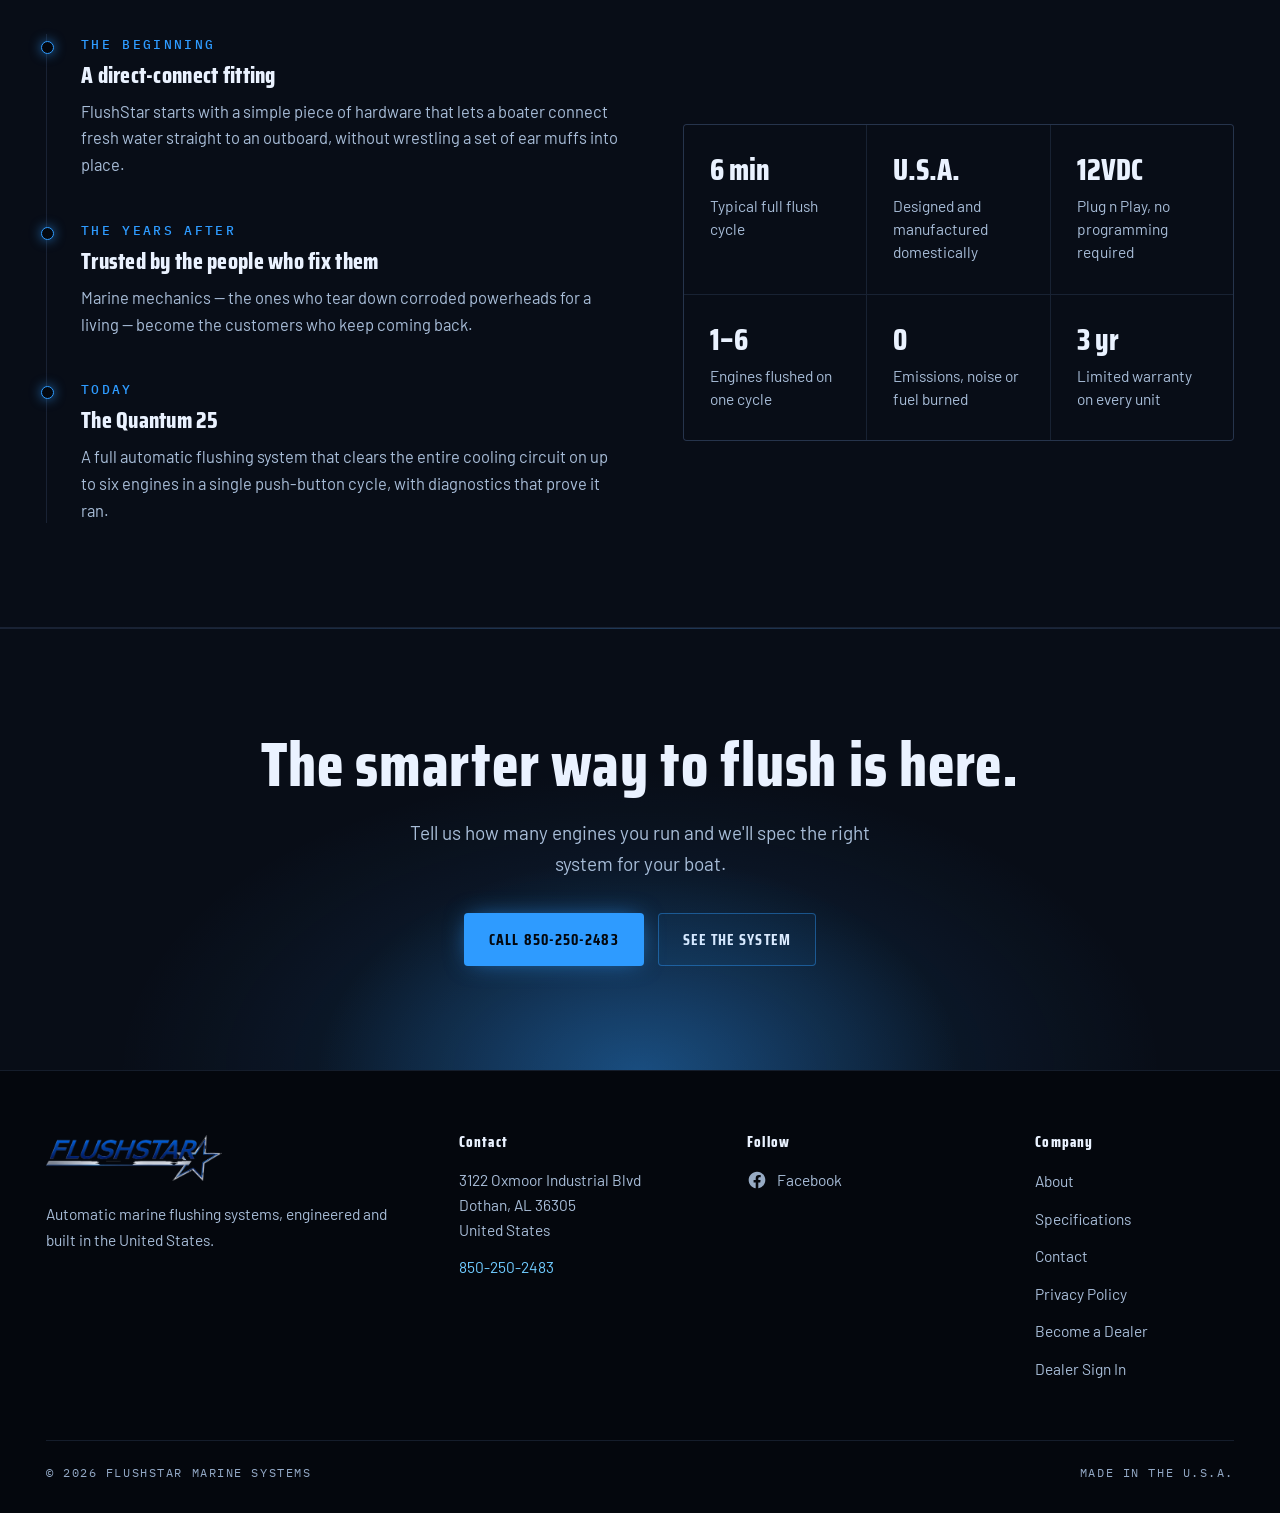
==== commit 5bd7ad60: "Drop every 1988 reference, tick the hero stats, Inquiries, faster flow FlushStar's four follow-ups. " ====
--- a/about.html
+++ b/about.html
@@ -4,7 +4,7 @@
 <meta charset="utf-8">
 <meta name="viewport" content="width=device-width,initial-scale=1">
 <title>About | FlushStar Marine Systems</title>
-<meta name="description" content="Since 1988, FlushStar has engineered flushing hardware trusted by boaters and marine mechanics who know what salt water does to an unprotected cooling system.">
+<meta name="description" content="FlushStar engineers flushing hardware trusted by boaters and marine mechanics who know what salt water does to an unprotected cooling system.">
 <link rel="icon" href="/favicon.ico" sizes="any">
 <link rel="icon" type="image/png" sizes="32x32" href="/img/icon-32.png">
 <link rel="icon" type="image/png" sizes="16x16" href="/img/icon-16.png">
@@ -17,7 +17,7 @@
 <meta property="og:site_name" content="FlushStar Marine Systems">
 <meta property="og:url" content="https://www.flushstarmarine.com/about.html">
 <meta property="og:title" content="About | FlushStar Marine Systems">
-<meta property="og:description" content="Since 1988, FlushStar has engineered flushing hardware trusted by boaters and marine mechanics who know what salt water does to an unprotected cooling system.">
+<meta property="og:description" content="FlushStar engineers flushing hardware trusted by boaters and marine mechanics who know what salt water does to an unprotected cooling system.">
 <meta property="og:image" content="https://www.flushstarmarine.com/og-image.jpg">
 <meta property="og:image:secure_url" content="https://www.flushstarmarine.com/og-image.jpg">
 <meta property="og:image:type" content="image/jpeg">
@@ -26,7 +26,7 @@
 <meta property="og:image:alt" content="FlushStar Marine Systems - Automatic Marine Flushing System">
 <meta name="twitter:card" content="summary_large_image">
 <meta name="twitter:title" content="About | FlushStar Marine Systems">
-<meta name="twitter:description" content="Engineering saltwater flushing hardware in the United States since 1988.">
+<meta name="twitter:description" content="Engineering saltwater flushing hardware in the United States.">
 <meta name="twitter:image" content="https://www.flushstarmarine.com/og-image.jpg">
 <meta name="theme-color" content="#04070D">
 
@@ -67,10 +67,10 @@
 
 <div class="ticker">
   <div class="ticker-in">
-    <span>Made in the U.S.A.</span><span>Engineering saltwater flush systems since 1988</span>
+    <span>Made in the U.S.A.</span><span>Engineering saltwater flush systems</span>
     <span>3-year limited warranty</span><span>Flushes 1 to 6 engines</span>
     <span>12VDC plug &amp; play</span><span>No engine operation required</span>
-    <span>Made in the U.S.A.</span><span>Engineering saltwater flush systems since 1988</span>
+    <span>Made in the U.S.A.</span><span>Engineering saltwater flush systems</span>
     <span>3-year limited warranty</span><span>Flushes 1 to 6 engines</span>
     <span>12VDC plug &amp; play</span><span>No engine operation required</span>
   </div>
@@ -97,7 +97,7 @@
 <div class="page-head">
   <div class="wrap">
     <p class="crumb mono"><a href="index.html">Home</a> &nbsp;/&nbsp; About</p>
-    <span class="eyebrow mono">Since 1988</span>
+    <span class="eyebrow mono">Made in America</span>
     <h1>Outboard flushing systems, made in America.</h1>
   </div>
 </div>
@@ -106,8 +106,8 @@
   <div class="wrap">
     <div class="split">
       <div class="prose rv">
-        <p class="big">Since 1988, FlushStar has engineered flushing hardware trusted by boaters and
-          marine mechanics who know exactly what salt water does to an unprotected cooling system.</p>
+        <p class="big">FlushStar engineers flushing hardware trusted by boaters and marine mechanics
+          who know exactly what salt water does to an unprotected cooling system.</p>
         <p>What began as a simple direct-connect fitting has grown into the FlushStar flushing system,
           built to clear salt, sand and mineral buildup from your outboard's full cooling circuit in
           one push-button cycle. No ear muffs to align. No guesswork about whether the job got done.</p>
@@ -134,7 +134,7 @@
     <div class="split">
       <div class="timeline rv">
         <div class="tl-item">
-          <span class="mono">1988</span>
+          <span class="mono">The beginning</span>
           <h3>A direct-connect fitting</h3>
           <p>FlushStar starts with a simple piece of hardware that lets a boater connect fresh water
             straight to an outboard, without wrestling a set of ear muffs into place.</p>
@@ -185,7 +185,7 @@
     <div class="f-grid">
       <div>
         <img class="flogo" src="img/logo.png" alt="FlushStar Marine Systems">
-        <p>Automatic marine flushing systems, engineered and built in the United States since 1988.</p>
+        <p>Automatic marine flushing systems, engineered and built in the United States.</p>
       </div>
       <div>
         <h4>Contact</h4>
@@ -220,7 +220,7 @@
     </div>
     <div class="f-bot">
       <span>&copy; 2026 FlushStar Marine Systems</span>
-      <span>Made in the U.S.A. &nbsp;&middot;&nbsp; Since 1988</span>
+      <span>Made in the U.S.A.</span>
     </div>
   </div>
 </footer>
--- a/style.css
+++ b/style.css
@@ -17,6 +17,10 @@
   --volt-deep:#0B57C4;
   --brass:#D2A93F;
   --rust:#C4562F;
+  /* Used by every check mark. It was referenced in three places and defined in
+     none, so var(--good) was invalid and the ticks silently inherited --ice and
+     rendered white. 8.6:1 on --abyss, 7.2:1 on the darkest card. */
+  --good:#39C07C;
   --r:4px;
   --maxw:1240px;
   --glow:0 0 0 1px rgba(46,155,255,.35), 0 0 28px -6px rgba(46,155,255,.55);
@@ -96,6 +100,8 @@
 .spec-strip b{display:block;font-family:'Saira Condensed',sans-serif;font-size:27px;font-weight:800;color:var(--ice);line-height:1}
 .spec-strip small{display:block;color:var(--mute-2);margin-top:7px;font-family:'IBM Plex Mono',monospace;
   font-size:12px;letter-spacing:.15em;text-transform:uppercase}
+.spec-strip .tick{color:var(--good);font-family:'Barlow',sans-serif;font-weight:700;
+  font-size:.66em;margin-right:10px;vertical-align:.12em}
 
 /* ---------- generic section ---------- */
 section{padding:104px 0;position:relative}
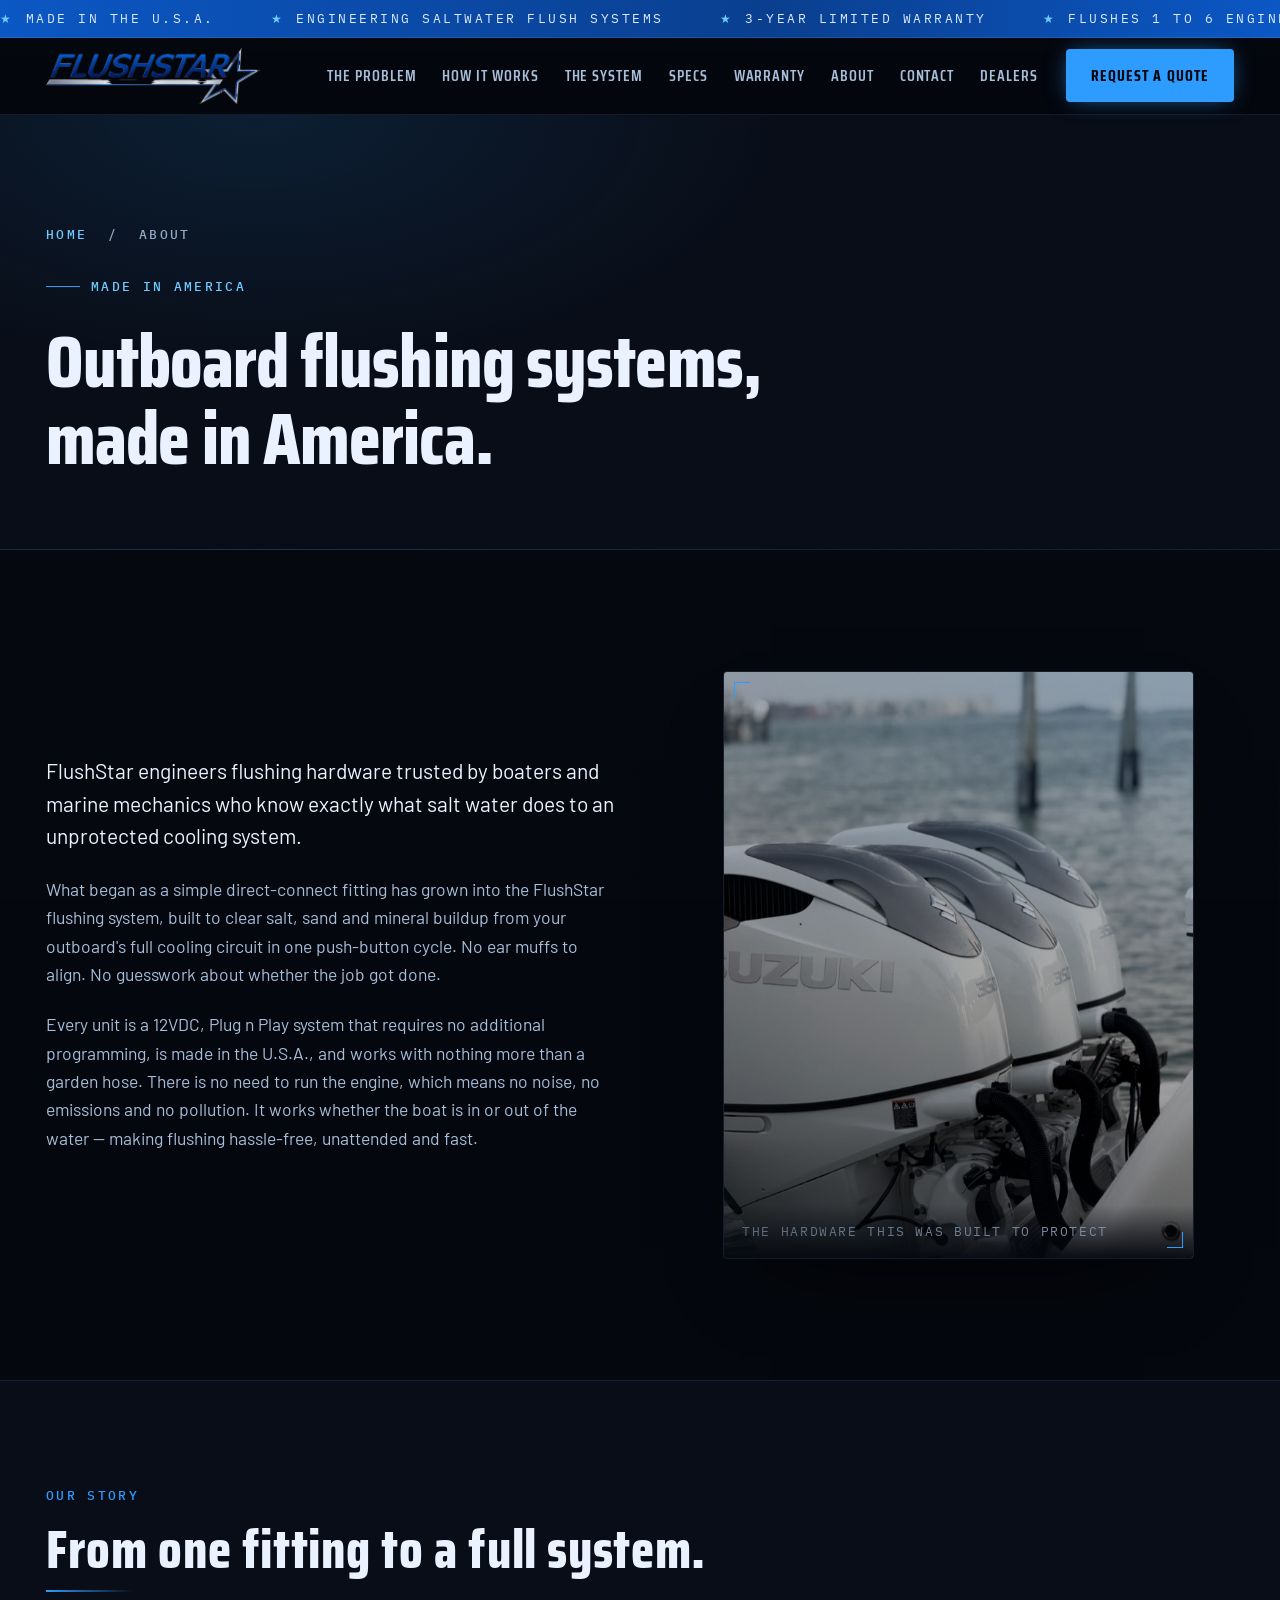
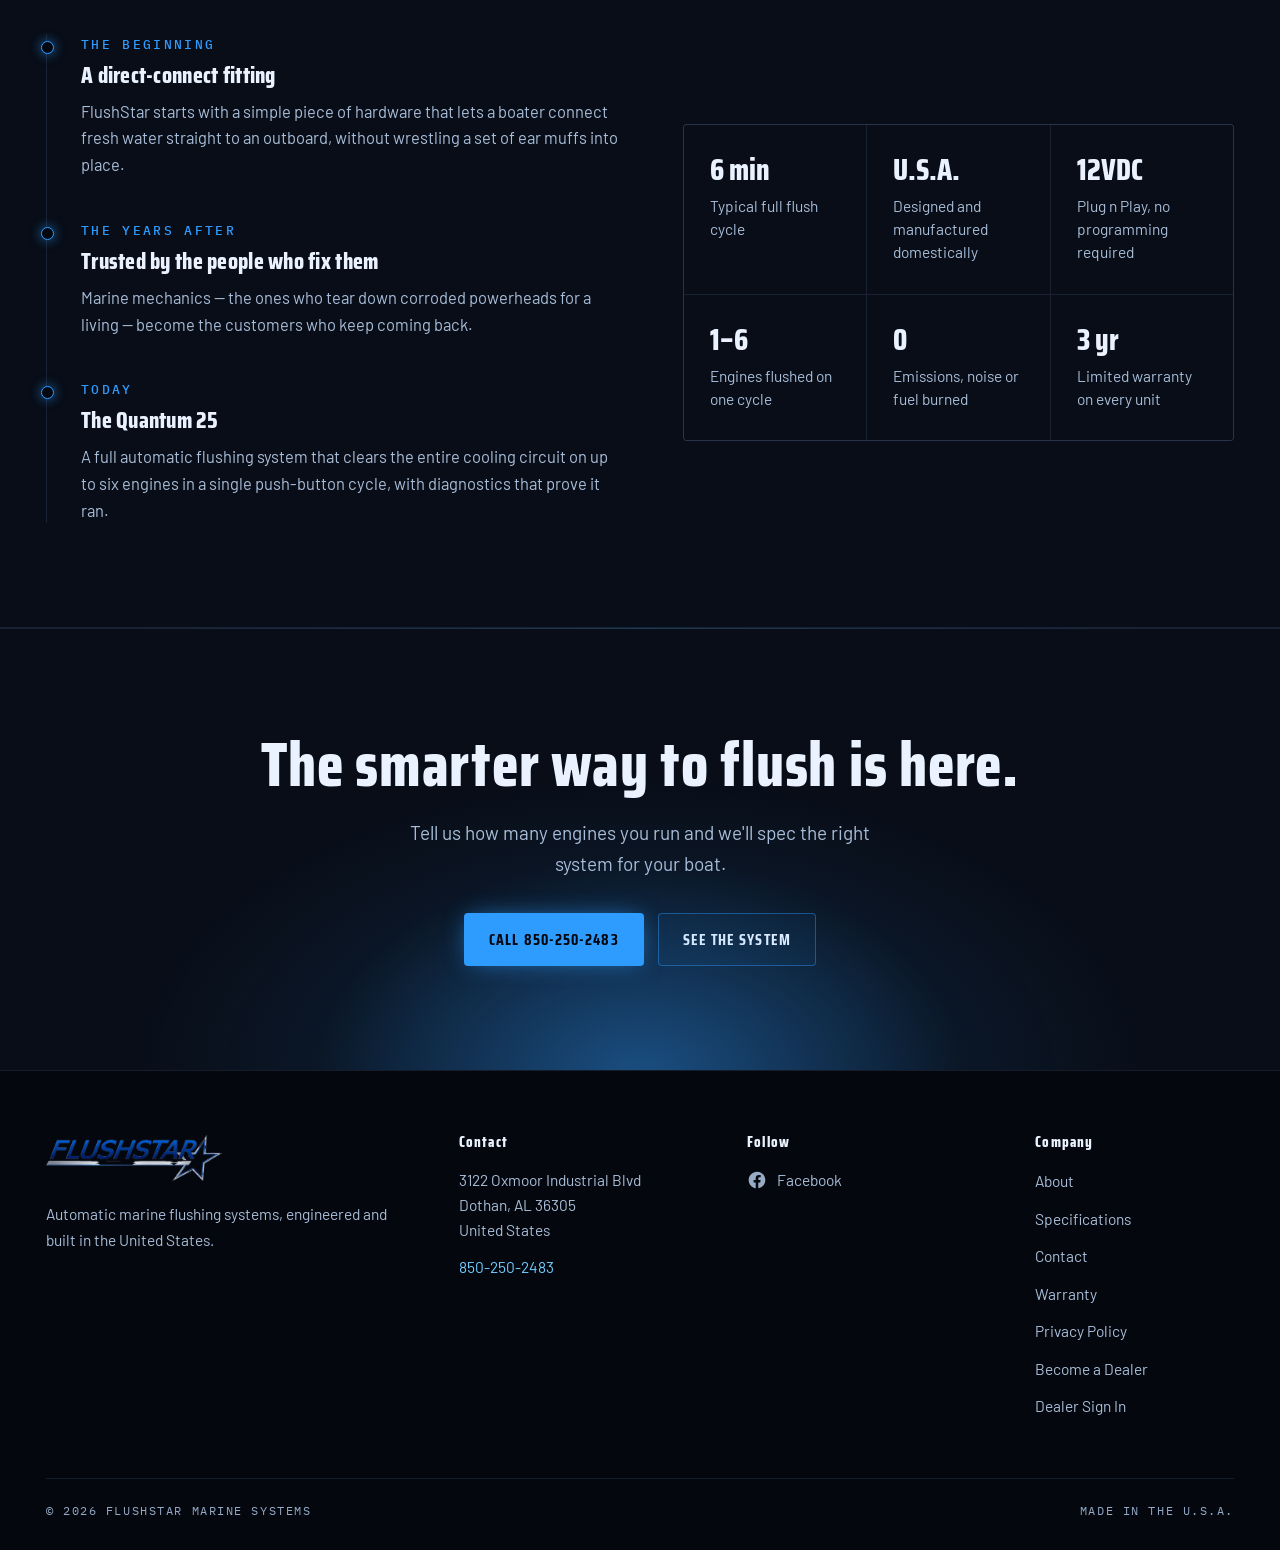
==== commit d03010a0: "Warranty page, cache busting, one Plug n Play, apex redirect, business data The mobile report first," ====
--- a/about.html
+++ b/about.html
@@ -33,7 +33,7 @@
 <link rel="preconnect" href="https://fonts.googleapis.com">
 <link rel="preconnect" href="https://fonts.gstatic.com" crossorigin>
 <link href="https://fonts.googleapis.com/css2?family=Saira+Condensed:wght@500;600;700;800&family=Barlow:wght@400;500;600&family=IBM+Plex+Mono:wght@400;500;600&display=swap" rel="stylesheet">
-<link rel="stylesheet" href="style.css">
+<link rel="stylesheet" href="style.css?v=7">
 <style>
 .page-head{padding:96px 0 72px;border-bottom:1px solid var(--line);position:relative;
   background:radial-gradient(ellipse 70% 100% at 20% 0%,rgba(46,155,255,.12),transparent 62%),var(--hull)}
@@ -69,10 +69,10 @@
   <div class="ticker-in">
     <span>Made in the U.S.A.</span><span>Engineering saltwater flush systems</span>
     <span>3-year limited warranty</span><span>Flushes 1 to 6 engines</span>
-    <span>12VDC plug &amp; play</span><span>No engine operation required</span>
+    <span>12VDC Plug n Play</span><span>No engine operation required</span>
     <span>Made in the U.S.A.</span><span>Engineering saltwater flush systems</span>
     <span>3-year limited warranty</span><span>Flushes 1 to 6 engines</span>
-    <span>12VDC plug &amp; play</span><span>No engine operation required</span>
+    <span>12VDC Plug n Play</span><span>No engine operation required</span>
   </div>
 </div>
 
@@ -85,6 +85,7 @@
       <a href="index.html#how">How It Works</a>
       <a href="index.html#system">The System</a>
       <a href="index.html#specs">Specs</a>
+      <a href="warranty.html">Warranty</a>
       <a href="about.html">About</a>
       <a href="contact.php">Contact</a>
       <a href="dealer-apply.php">Dealers</a>
@@ -212,6 +213,7 @@
           <li><a href="about.html">About</a></li>
           <li><a href="index.html#specs">Specifications</a></li>
           <li><a href="contact.php">Contact</a></li>
+          <li><a href="warranty.html">Warranty</a></li>
           <li><a href="privacy.html">Privacy Policy</a></li>
           <li><a href="dealer-apply.php">Become a Dealer</a></li>
           <li><a href="dealer/login.php">Dealer Sign In</a></li>
--- a/style.css
+++ b/style.css
@@ -88,6 +88,12 @@
   background:linear-gradient(90deg,var(--abyss) 6%,rgba(4,7,13,.9) 38%,rgba(4,7,13,.28) 72%,rgba(4,7,13,.72)),
              linear-gradient(0deg,var(--abyss),transparent 42%)}
 .hero-in{position:relative;z-index:2;padding:96px 0 122px;max-width:730px}
+/* .hero is display:flex, which makes .wrap a flex item and therefore
+   shrink-to-fit rather than the usual 1240 grid. It had been sized by whatever
+   the longest headline happened to be; when the headline got shorter the block
+   narrowed to 593px and the fourth stat dropped onto its own row. Pin it to the
+   width .hero-in actually asks for (730 + the wrap's 2x26 padding). */
+.hero .wrap{min-width:min(782px,100%)}
 .eyebrow{display:inline-flex;align-items:center;gap:11px;color:var(--volt-hot);margin-bottom:26px}
 .eyebrow::before{content:"";width:34px;height:1px;background:var(--volt)}
 h1{font-size:clamp(44px,6.6vw,86px);letter-spacing:-.012em}
